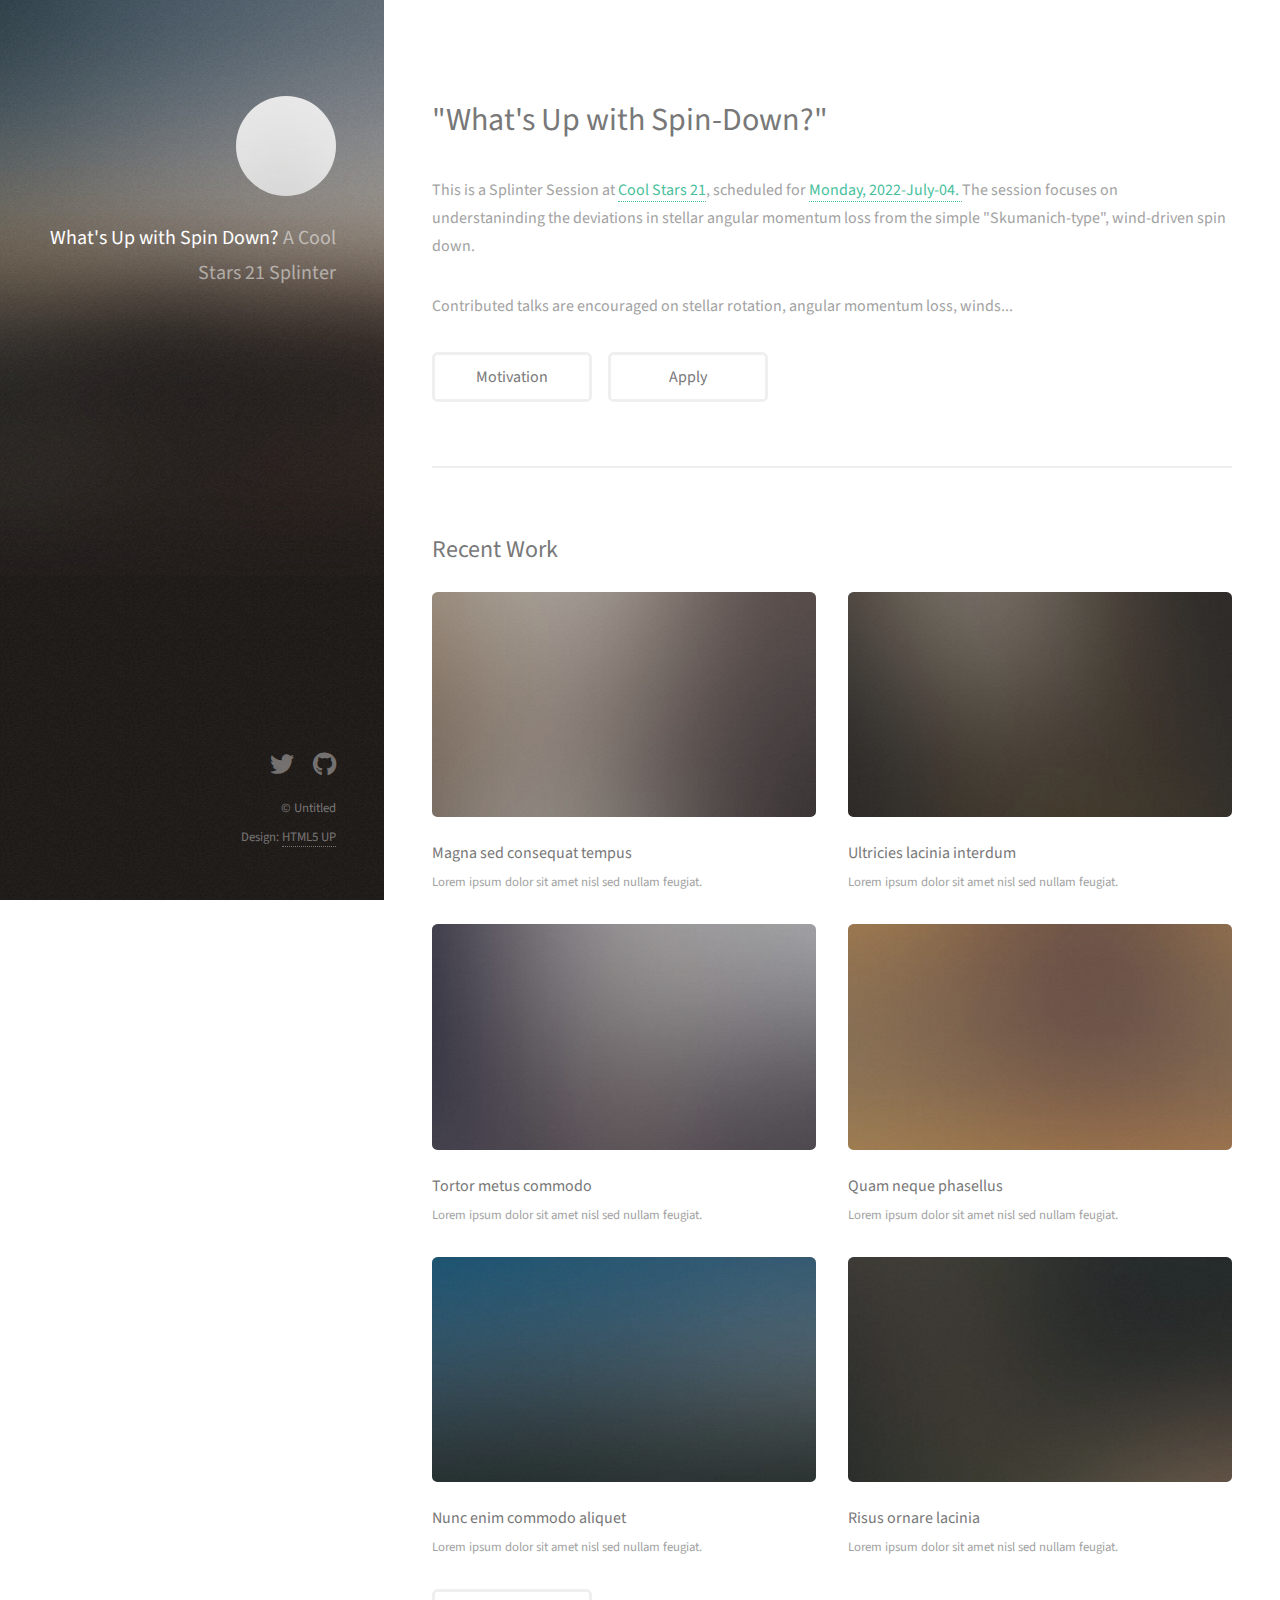
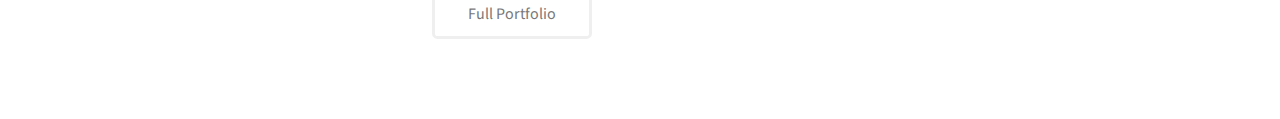
==== index.html @ 5188bbd1 "add basic stuff from HTML5up" ====
<!DOCTYPE HTML>
<!--
	Strata by HTML5 UP
	html5up.net | @ajlkn
	Free for personal and commercial use under the CCA 3.0 license (html5up.net/license)
-->
<html>
	<head>
		<title>CS21: What's Up with Spin Down?</title>
		<meta charset="utf-8" />
		<meta name="viewport" content="width=device-width, initial-scale=1, user-scalable=no" />
		<link rel="stylesheet" href="assets/css/main.css" />
	</head>
	<body class="is-preload">

		<!-- Header -->
			<header id="header">
				<div class="inner">
					<a href="#" class="image avatar"><img src="images/avatar.jpg" alt="" /></a>
					<h1><strong>What's Up with Spin Down?</strong> <br />
					A Cool Stars 21 Splinter<br />
					</h1>
				</div>
			</header>

		<!-- Main -->
			<div id="main">

				<!-- One -->
					<section id="one">
						<header class="major">
							<h2>"What's Up with Spin-Down?" </h2>
						</header>
						<p>This is a Splinter Session at <a href="https://coolstars21.github.io">Cool Stars 21</a>, 
							scheduled for <a href="https://coolstars21.github.io/splinters.html">Monday, 2022-July-04. </a> 
							The session focuses on understaninding the deviations in stellar angular momentum 
							loss from the simple "Skumanich-type", wind-driven spin down.  </p>

						<p>	Contributed talks are encouraged on stellar rotation, angular momentum loss, winds... 
						</p>
						<ul class="actions">
							<li><a href="#" class="button">Motivation</a></li>
							<li><a href="#" class="button">Apply</a></li>
						</ul>
					</section>

				<!-- Two -->
					<section id="two">
						<h2>Recent Work</h2>
						<div class="row">
							<article class="col-6 col-12-xsmall work-item">
								<a href="images/fulls/01.jpg" class="image fit thumb"><img src="images/thumbs/01.jpg" alt="" /></a>
								<h3>Magna sed consequat tempus</h3>
								<p>Lorem ipsum dolor sit amet nisl sed nullam feugiat.</p>
							</article>
							<article class="col-6 col-12-xsmall work-item">
								<a href="images/fulls/02.jpg" class="image fit thumb"><img src="images/thumbs/02.jpg" alt="" /></a>
								<h3>Ultricies lacinia interdum</h3>
								<p>Lorem ipsum dolor sit amet nisl sed nullam feugiat.</p>
							</article>
							<article class="col-6 col-12-xsmall work-item">
								<a href="images/fulls/03.jpg" class="image fit thumb"><img src="images/thumbs/03.jpg" alt="" /></a>
								<h3>Tortor metus commodo</h3>
								<p>Lorem ipsum dolor sit amet nisl sed nullam feugiat.</p>
							</article>
							<article class="col-6 col-12-xsmall work-item">
								<a href="images/fulls/04.jpg" class="image fit thumb"><img src="images/thumbs/04.jpg" alt="" /></a>
								<h3>Quam neque phasellus</h3>
								<p>Lorem ipsum dolor sit amet nisl sed nullam feugiat.</p>
							</article>
							<article class="col-6 col-12-xsmall work-item">
								<a href="images/fulls/05.jpg" class="image fit thumb"><img src="images/thumbs/05.jpg" alt="" /></a>
								<h3>Nunc enim commodo aliquet</h3>
								<p>Lorem ipsum dolor sit amet nisl sed nullam feugiat.</p>
							</article>
							<article class="col-6 col-12-xsmall work-item">
								<a href="images/fulls/06.jpg" class="image fit thumb"><img src="images/thumbs/06.jpg" alt="" /></a>
								<h3>Risus ornare lacinia</h3>
								<p>Lorem ipsum dolor sit amet nisl sed nullam feugiat.</p>
							</article>
						</div>
						<ul class="actions">
							<li><a href="#" class="button">Full Portfolio</a></li>
						</ul>
					</section>

				<!-- Three -->
					<!-- <section id="three">
						<h2>Get In Touch</h2>
						<p>Accumsan pellentesque commodo blandit enim arcu non at amet id arcu magna. Accumsan orci faucibus id eu lorem semper nunc nisi lorem vulputate lorem neque lorem ipsum dolor.</p>
						<div class="row">
							<div class="col-8 col-12-small">
								<form method="post" action="#">
									<div class="row gtr-uniform gtr-50">
										<div class="col-6 col-12-xsmall"><input type="text" name="name" id="name" placeholder="Name" /></div>
										<div class="col-6 col-12-xsmall"><input type="email" name="email" id="email" placeholder="Email" /></div>
										<div class="col-12"><textarea name="message" id="message" placeholder="Message" rows="4"></textarea></div>
									</div>
								</form>
								<ul class="actions">
									<li><input type="submit" value="Send Message" /></li>
								</ul>
							</div>
							<div class="col-4 col-12-small">
								<ul class="labeled-icons">
									<li>
										<h3 class="icon solid fa-home"><span class="label">Address</span></h3>
										1234 Somewhere Rd.<br />
										Nashville, TN 00000<br />
										United States
									</li>
									<li>
										<h3 class="icon solid fa-mobile-alt"><span class="label">Phone</span></h3>
										000-000-0000
									</li>
									<li>
										<h3 class="icon solid fa-envelope"><span class="label">Email</span></h3>
										<a href="#">hello@untitled.tld</a>
									</li>
								</ul>
							</div>
						</div>
					</section> -->

				<!-- Four -->
				<!--
					<section id="four">
						<h2>Elements</h2>

						<section>
							<h4>Text</h4>
							<p>This is <b>bold</b> and this is <strong>strong</strong>. This is <i>italic</i> and this is <em>emphasized</em>.
							This is <sup>superscript</sup> text and this is <sub>subscript</sub> text.
							This is <u>underlined</u> and this is code: <code>for (;;) { ... }</code>. Finally, <a href="#">this is a link</a>.</p>
							<hr />
							<header>
								<h4>Heading with a Subtitle</h4>
								<p>Lorem ipsum dolor sit amet nullam id egestas urna aliquam</p>
							</header>
							<p>Nunc lacinia ante nunc ac lobortis. Interdum adipiscing gravida odio porttitor sem non mi integer non faucibus ornare mi ut ante amet placerat aliquet. Volutpat eu sed ante lacinia sapien lorem accumsan varius montes viverra nibh in adipiscing blandit tempus accumsan.</p>
							<header>
								<h5>Heading with a Subtitle</h5>
								<p>Lorem ipsum dolor sit amet nullam id egestas urna aliquam</p>
							</header>
							<p>Nunc lacinia ante nunc ac lobortis. Interdum adipiscing gravida odio porttitor sem non mi integer non faucibus ornare mi ut ante amet placerat aliquet. Volutpat eu sed ante lacinia sapien lorem accumsan varius montes viverra nibh in adipiscing blandit tempus accumsan.</p>
							<hr />
							<h2>Heading Level 2</h2>
							<h3>Heading Level 3</h3>
							<h4>Heading Level 4</h4>
							<h5>Heading Level 5</h5>
							<h6>Heading Level 6</h6>
							<hr />
							<h5>Blockquote</h5>
							<blockquote>Fringilla nisl. Donec accumsan interdum nisi, quis tincidunt felis sagittis eget tempus euismod. Vestibulum ante ipsum primis in faucibus vestibulum. Blandit adipiscing eu felis iaculis volutpat ac adipiscing accumsan faucibus. Vestibulum ante ipsum primis in faucibus lorem ipsum dolor sit amet nullam adipiscing eu felis.</blockquote>
							<h5>Preformatted</h5>
							<pre><code>i = 0;

while (!deck.isInOrder()) {
print 'Iteration ' + i;
deck.shuffle();
i++;
}

print 'It took ' + i + ' iterations to sort the deck.';</code></pre>
						</section>

						<section>
							<h4>Lists</h4>
							<div class="row">
								<div class="col-6 col-12-xsmall">
									<h5>Unordered</h5>
									<ul>
										<li>Dolor pulvinar etiam magna etiam.</li>
										<li>Sagittis adipiscing lorem eleifend.</li>
										<li>Felis enim feugiat dolore viverra.</li>
									</ul>
									<h5>Alternate</h5>
									<ul class="alt">
										<li>Dolor pulvinar etiam magna etiam.</li>
										<li>Sagittis adipiscing lorem eleifend.</li>
										<li>Felis enim feugiat dolore viverra.</li>
									</ul>
								</div>
								<div class="col-6 col-12-xsmall">
									<h5>Ordered</h5>
									<ol>
										<li>Dolor pulvinar etiam magna etiam.</li>
										<li>Etiam vel felis at lorem sed viverra.</li>
										<li>Felis enim feugiat dolore viverra.</li>
										<li>Dolor pulvinar etiam magna etiam.</li>
										<li>Etiam vel felis at lorem sed viverra.</li>
										<li>Felis enim feugiat dolore viverra.</li>
									</ol>
									<h5>Icons</h5>
									<ul class="icons">
										<li><a href="#" class="icon brands fa-twitter"><span class="label">Twitter</span></a></li>
										<li><a href="#" class="icon brands fa-facebook-f"><span class="label">Facebook</span></a></li>
										<li><a href="#" class="icon brands fa-instagram"><span class="label">Instagram</span></a></li>
										<li><a href="#" class="icon brands fa-github"><span class="label">Github</span></a></li>
										<li><a href="#" class="icon brands fa-dribbble"><span class="label">Dribbble</span></a></li>
										<li><a href="#" class="icon brands fa-tumblr"><span class="label">Tumblr</span></a></li>
									</ul>
								</div>
							</div>
							<h5>Actions</h5>
							<ul class="actions">
								<li><a href="#" class="button primary">Default</a></li>
								<li><a href="#" class="button">Default</a></li>
							</ul>
							<ul class="actions small">
								<li><a href="#" class="button primary small">Small</a></li>
								<li><a href="#" class="button small">Small</a></li>
							</ul>
							<div class="row">
								<div class="col-6 col-12-small">
									<ul class="actions stacked">
										<li><a href="#" class="button primary">Default</a></li>
										<li><a href="#" class="button">Default</a></li>
									</ul>
								</div>
								<div class="col-6 col-12-small">
									<ul class="actions stacked">
										<li><a href="#" class="button primary small">Small</a></li>
										<li><a href="#" class="button small">Small</a></li>
									</ul>
								</div>
								<div class="col-6 col-12-small">
									<ul class="actions stacked">
										<li><a href="#" class="button primary fit">Default</a></li>
										<li><a href="#" class="button fit">Default</a></li>
									</ul>
								</div>
								<div class="col-6 col-12-small">
									<ul class="actions stacked">
										<li><a href="#" class="button primary small fit">Small</a></li>
										<li><a href="#" class="button small fit">Small</a></li>
									</ul>
								</div>
							</div>
						</section>

						<section>
							<h4>Table</h4>
							<h5>Default</h5>
							<div class="table-wrapper">
								<table>
									<thead>
										<tr>
											<th>Name</th>
											<th>Description</th>
											<th>Price</th>
										</tr>
									</thead>
									<tbody>
										<tr>
											<td>Item One</td>
											<td>Ante turpis integer aliquet porttitor.</td>
											<td>29.99</td>
										</tr>
										<tr>
											<td>Item Two</td>
											<td>Vis ac commodo adipiscing arcu aliquet.</td>
											<td>19.99</td>
										</tr>
										<tr>
											<td>Item Three</td>
											<td> Morbi faucibus arcu accumsan lorem.</td>
											<td>29.99</td>
										</tr>
										<tr>
											<td>Item Four</td>
											<td>Vitae integer tempus condimentum.</td>
											<td>19.99</td>
										</tr>
										<tr>
											<td>Item Five</td>
											<td>Ante turpis integer aliquet porttitor.</td>
											<td>29.99</td>
										</tr>
									</tbody>
									<tfoot>
										<tr>
											<td colspan="2"></td>
											<td>100.00</td>
										</tr>
									</tfoot>
								</table>
							</div>

							<h5>Alternate</h5>
							<div class="table-wrapper">
								<table class="alt">
									<thead>
										<tr>
											<th>Name</th>
											<th>Description</th>
											<th>Price</th>
										</tr>
									</thead>
									<tbody>
										<tr>
											<td>Item One</td>
											<td>Ante turpis integer aliquet porttitor.</td>
											<td>29.99</td>
										</tr>
										<tr>
											<td>Item Two</td>
											<td>Vis ac commodo adipiscing arcu aliquet.</td>
											<td>19.99</td>
										</tr>
										<tr>
											<td>Item Three</td>
											<td> Morbi faucibus arcu accumsan lorem.</td>
											<td>29.99</td>
										</tr>
										<tr>
											<td>Item Four</td>
											<td>Vitae integer tempus condimentum.</td>
											<td>19.99</td>
										</tr>
										<tr>
											<td>Item Five</td>
											<td>Ante turpis integer aliquet porttitor.</td>
											<td>29.99</td>
										</tr>
									</tbody>
									<tfoot>
										<tr>
											<td colspan="2"></td>
											<td>100.00</td>
										</tr>
									</tfoot>
								</table>
							</div>
						</section>

						<section>
							<h4>Buttons</h4>
							<ul class="actions">
								<li><a href="#" class="button primary">Primary</a></li>
								<li><a href="#" class="button">Default</a></li>
							</ul>
							<ul class="actions">
								<li><a href="#" class="button large">Large</a></li>
								<li><a href="#" class="button">Default</a></li>
								<li><a href="#" class="button small">Small</a></li>
							</ul>
							<ul class="actions fit">
								<li><a href="#" class="button primary fit">Fit</a></li>
								<li><a href="#" class="button fit">Fit</a></li>
							</ul>
							<ul class="actions fit small">
								<li><a href="#" class="button primary fit small">Fit + Small</a></li>
								<li><a href="#" class="button fit small">Fit + Small</a></li>
							</ul>
							<ul class="actions">
								<li><a href="#" class="button primary icon solid fa-download">Icon</a></li>
								<li><a href="#" class="button icon solid fa-download">Icon</a></li>
							</ul>
							<ul class="actions">
								<li><span class="button primary disabled">Primary</span></li>
								<li><span class="button disabled">Default</span></li>
							</ul>
						</section>

						<section>
							<h4>Form</h4>
							<form method="post" action="#">
								<div class="row gtr-uniform gtr-50">
									<div class="col-6 col-12-xsmall">
										<input type="text" name="demo-name" id="demo-name" value="" placeholder="Name" />
									</div>
									<div class="col-6 col-12-xsmall">
										<input type="email" name="demo-email" id="demo-email" value="" placeholder="Email" />
									</div>
									<div class="col-12">
										<select name="demo-category" id="demo-category">
											<option value="">- Category -</option>
											<option value="1">Manufacturing</option>
											<option value="1">Shipping</option>
											<option value="1">Administration</option>
											<option value="1">Human Resources</option>
										</select>
									</div>
									<div class="col-4 col-12-small">
										<input type="radio" id="demo-priority-low" name="demo-priority" checked>
										<label for="demo-priority-low">Low Priority</label>
									</div>
									<div class="col-4 col-12-small">
										<input type="radio" id="demo-priority-normal" name="demo-priority">
										<label for="demo-priority-normal">Normal Priority</label>
									</div>
									<div class="col-4 col-12-small">
										<input type="radio" id="demo-priority-high" name="demo-priority">
										<label for="demo-priority-high">High Priority</label>
									</div>
									<div class="col-6 col-12-small">
										<input type="checkbox" id="demo-copy" name="demo-copy">
										<label for="demo-copy">Email me a copy of this message</label>
									</div>
									<div class="col-6 col-12-small">
										<input type="checkbox" id="demo-human" name="demo-human" checked>
										<label for="demo-human">I am a human and not a robot</label>
									</div>
									<div class="col-12">
										<textarea name="demo-message" id="demo-message" placeholder="Enter your message" rows="6"></textarea>
									</div>
									<div class="col-12">
										<ul class="actions">
											<li><input type="submit" value="Send Message" class="primary" /></li>
											<li><input type="reset" value="Reset" /></li>
										</ul>
									</div>
								</div>
							</form>
						</section>

						<section>
							<h4>Image</h4>
							<h5>Fit</h5>
							<div class="box alt">
								<div class="row gtr-50 gtr-uniform">
									<div class="col-12"><span class="image fit"><img src="images/fulls/05.jpg" alt="" /></span></div>
									<div class="col-4"><span class="image fit"><img src="images/thumbs/01.jpg" alt="" /></span></div>
									<div class="col-4"><span class="image fit"><img src="images/thumbs/02.jpg" alt="" /></span></div>
									<div class="col-4"><span class="image fit"><img src="images/thumbs/03.jpg" alt="" /></span></div>
									<div class="col-4"><span class="image fit"><img src="images/thumbs/04.jpg" alt="" /></span></div>
									<div class="col-4"><span class="image fit"><img src="images/thumbs/05.jpg" alt="" /></span></div>
									<div class="col-4"><span class="image fit"><img src="images/thumbs/06.jpg" alt="" /></span></div>
									<div class="col-4"><span class="image fit"><img src="images/thumbs/03.jpg" alt="" /></span></div>
									<div class="col-4"><span class="image fit"><img src="images/thumbs/02.jpg" alt="" /></span></div>
									<div class="col-4"><span class="image fit"><img src="images/thumbs/01.jpg" alt="" /></span></div>
								</div>
							</div>
							<h5>Left &amp; Right</h5>
							<p><span class="image left"><img src="images/avatar.jpg" alt="" /></span>Fringilla nisl. Donec accumsan interdum nisi, quis tincidunt felis sagittis eget. tempus euismod. Vestibulum ante ipsum primis in faucibus vestibulum. Blandit adipiscing eu felis iaculis volutpat ac adipiscing accumsan eu faucibus. Integer ac pellentesque praesent tincidunt felis sagittis eget. tempus euismod. Vestibulum ante ipsum primis in faucibus vestibulum. Blandit adipiscing eu felis iaculis volutpat ac adipiscing accumsan eu faucibus. Integer ac pellentesque praesent. Donec accumsan interdum nisi, quis tincidunt felis sagittis eget. tempus euismod. Vestibulum ante ipsum primis in faucibus vestibulum. Blandit adipiscing eu felis iaculis volutpat ac adipiscing accumsan eu faucibus. Integer ac pellentesque praesent tincidunt felis sagittis eget. tempus euismod. Vestibulum ante ipsum primis in faucibus vestibulum. Blandit adipiscing eu felis iaculis volutpat ac adipiscing accumsan eu faucibus. Integer ac pellentesque praesent.</p>
							<p><span class="image right"><img src="images/avatar.jpg" alt="" /></span>Fringilla nisl. Donec accumsan interdum nisi, quis tincidunt felis sagittis eget. tempus euismod. Vestibulum ante ipsum primis in faucibus vestibulum. Blandit adipiscing eu felis iaculis volutpat ac adipiscing accumsan eu faucibus. Integer ac pellentesque praesent tincidunt felis sagittis eget. tempus euismod. Vestibulum ante ipsum primis in faucibus vestibulum. Blandit adipiscing eu felis iaculis volutpat ac adipiscing accumsan eu faucibus. Integer ac pellentesque praesent. Donec accumsan interdum nisi, quis tincidunt felis sagittis eget. tempus euismod. Vestibulum ante ipsum primis in faucibus vestibulum. Blandit adipiscing eu felis iaculis volutpat ac adipiscing accumsan eu faucibus. Integer ac pellentesque praesent tincidunt felis sagittis eget. tempus euismod. Vestibulum ante ipsum primis in faucibus vestibulum. Blandit adipiscing eu felis iaculis volutpat ac adipiscing accumsan eu faucibus. Integer ac pellentesque praesent.</p>
						</section>

					</section>
				-->

			</div>

		<!-- Footer -->
			<footer id="footer">
				<div class="inner">
					<ul class="icons">
						<li><a href="https://twitter.com/coolstars21" class="icon brands fa-twitter"><span class="label">Twitter</span></a></li>
						<li><a href="https://github.com/jradavenport/whatsup-spindown" class="icon brands fa-github"><span class="label">Github</span></a></li>
						<!-- <li><a href="#" class="icon brands fa-dribbble"><span class="label">Dribbble</span></a></li> -->
						<!-- <li><a href="#" class="icon solid fa-envelope"><span class="label">Email</span></a></li> -->
					</ul>
					<ul class="copyright">
						<li>&copy; Untitled</li><li>Design: <a href="http://html5up.net">HTML5 UP</a></li>
					</ul>
				</div>
			</footer>

		<!-- Scripts -->
			<script src="assets/js/jquery.min.js"></script>
			<script src="assets/js/jquery.poptrox.min.js"></script>
			<script src="assets/js/browser.min.js"></script>
			<script src="assets/js/breakpoints.min.js"></script>
			<script src="assets/js/util.js"></script>
			<script src="assets/js/main.js"></script>

	</body>
</html>
---- assets/css/main.css ----
@import url("fontawesome-all.min.css");
@import url("https://fonts.googleapis.com/css?family=Source+Sans+Pro:400,400italic");

/*
	Strata by HTML5 UP
	html5up.net | @ajlkn
	Free for personal and commercial use under the CCA 3.0 license (html5up.net/license)
*/

html, body, div, span, applet, object,
iframe, h1, h2, h3, h4, h5, h6, p, blockquote,
pre, a, abbr, acronym, address, big, cite,
code, del, dfn, em, img, ins, kbd, q, s, samp,
small, strike, strong, sub, sup, tt, var, b,
u, i, center, dl, dt, dd, ol, ul, li, fieldset,
form, label, legend, table, caption, tbody,
tfoot, thead, tr, th, td, article, aside,
canvas, details, embed, figure, figcaption,
footer, header, hgroup, menu, nav, output, ruby,
section, summary, time, mark, audio, video {
	margin: 0;
	padding: 0;
	border: 0;
	font-size: 100%;
	font: inherit;
	vertical-align: baseline;}

article, aside, details, figcaption, figure,
footer, header, hgroup, menu, nav, section {
	display: block;}

body {
	line-height: 1;
}

ol, ul {
	list-style: none;
}

blockquote, q {
	quotes: none;
}

	blockquote:before, blockquote:after, q:before, q:after {
		content: '';
		content: none;
	}

table {
	border-collapse: collapse;
	border-spacing: 0;
}

body {
	-webkit-text-size-adjust: none;
}

mark {
	background-color: transparent;
	color: inherit;
}

input::-moz-focus-inner {
	border: 0;
	padding: 0;
}

input, select, textarea {
	-moz-appearance: none;
	-webkit-appearance: none;
	-ms-appearance: none;
	appearance: none;
}

/* Basic */

	html {
		box-sizing: border-box;
	}

	*, *:before, *:after {
		box-sizing: inherit;
	}

	body {
		background: #fff;
	}

		body.is-preload *, body.is-preload *:before, body.is-preload *:after {
			-moz-animation: none !important;
			-webkit-animation: none !important;
			-ms-animation: none !important;
			animation: none !important;
			-moz-transition: none !important;
			-webkit-transition: none !important;
			-ms-transition: none !important;
			transition: none !important;
		}

	body, input, select, textarea {
		color: #a2a2a2;
		font-family: "Source Sans Pro", Helvetica, sans-serif;
		font-size: 16pt;
		font-weight: 400;
		line-height: 1.75em;
	}

	a {
		-moz-transition: color 0.2s ease-in-out, border-color 0.2s ease-in-out;
		-webkit-transition: color 0.2s ease-in-out, border-color 0.2s ease-in-out;
		-ms-transition: color 0.2s ease-in-out, border-color 0.2s ease-in-out;
		transition: color 0.2s ease-in-out, border-color 0.2s ease-in-out;
		border-bottom: dotted 1px;
		color: #49bf9d;
		text-decoration: none;
	}

		a:hover {
			border-bottom-color: transparent;
			color: #49bf9d !important;
			text-decoration: none;
		}

	strong, b {
		color: #787878;
		font-weight: 400;
	}

	em, i {
		font-style: italic;
	}

	p {
		margin: 0 0 2em 0;
	}

	h1, h2, h3, h4, h5, h6 {
		color: #787878;
		font-weight: 400;
		line-height: 1em;
		margin: 0 0 1em 0;
	}

		h1 a, h2 a, h3 a, h4 a, h5 a, h6 a {
			color: inherit;
			text-decoration: none;
		}

	h1 {
		font-size: 2em;
		line-height: 1.5em;
	}

	h2 {
		font-size: 1.5em;
		line-height: 1.5em;
	}

	h3 {
		font-size: 1.25em;
		line-height: 1.5em;
	}

	h4 {
		font-size: 1.1em;
		line-height: 1.5em;
	}

	h5 {
		font-size: 0.9em;
		line-height: 1.5em;
	}

	h6 {
		font-size: 0.7em;
		line-height: 1.5em;
	}

	sub {
		font-size: 0.8em;
		position: relative;
		top: 0.5em;
	}

	sup {
		font-size: 0.8em;
		position: relative;
		top: -0.5em;
	}

	hr {
		border: 0;
		border-bottom: solid 2px #efefef;
		margin: 2em 0;
	}

		hr.major {
			margin: 3em 0;
		}

	blockquote {
		border-left: solid 6px #efefef;
		font-style: italic;
		margin: 0 0 2em 0;
		padding: 0.5em 0 0.5em 1.5em;
	}

	code {
		background: #f7f7f7;
		border-radius: 0.35em;
		border: solid 2px #efefef;
		font-family: "Courier New", monospace;
		font-size: 0.9em;
		margin: 0 0.25em;
		padding: 0.25em 0.65em;
	}

	pre {
		-webkit-overflow-scrolling: touch;
		font-family: "Courier New", monospace;
		font-size: 0.9em;
		margin: 0 0 2em 0;
	}

		pre code {
			display: block;
			line-height: 1.75em;
			padding: 1em 1.5em;
			overflow-x: auto;
		}

	.align-left {
		text-align: left;
	}

	.align-center {
		text-align: center;
	}

	.align-right {
		text-align: right;
	}

/* Container */

	.container {
		margin: 0 auto;
		max-width: calc(100% - 4em);
		width: 100%;
	}

		.container.xsmall {
			width: 25%;
		}

		.container.small {
			width: 50%;
		}

		.container.medium {
			width: 75%;
		}

		.container.large {
			width: 125%;
		}

		.container.xlarge {
			width: 150%;
		}

		.container.max {
			width: 100%;
		}

		@media screen and (max-width: 980px) {

			.container {
				width: 100% !important;
				max-width: 100% !important;
			}

		}

		@media screen and (max-width: 480px) {

			.container {
				max-width: calc(100% - 3em);
			}

		}

/* Row */

	.row {
		display: flex;
		flex-wrap: wrap;
		box-sizing: border-box;
		align-items: stretch;
	}

		.row > * {
			box-sizing: border-box;
		}

		.row.gtr-uniform > * > :last-child {
			margin-bottom: 0;
		}

		.row.aln-left {
			justify-content: flex-start;
		}

		.row.aln-center {
			justify-content: center;
		}

		.row.aln-right {
			justify-content: flex-end;
		}

		.row.aln-top {
			align-items: flex-start;
		}

		.row.aln-middle {
			align-items: center;
		}

		.row.aln-bottom {
			align-items: flex-end;
		}

		.row > .imp {
			order: -1;
		}

		.row > .col-1 {
			width: 8.33333%;
		}

		.row > .off-1 {
			margin-left: 8.33333%;
		}

		.row > .col-2 {
			width: 16.66667%;
		}

		.row > .off-2 {
			margin-left: 16.66667%;
		}

		.row > .col-3 {
			width: 25%;
		}

		.row > .off-3 {
			margin-left: 25%;
		}

		.row > .col-4 {
			width: 33.33333%;
		}

		.row > .off-4 {
			margin-left: 33.33333%;
		}

		.row > .col-5 {
			width: 41.66667%;
		}

		.row > .off-5 {
			margin-left: 41.66667%;
		}

		.row > .col-6 {
			width: 50%;
		}

		.row > .off-6 {
			margin-left: 50%;
		}

		.row > .col-7 {
			width: 58.33333%;
		}

		.row > .off-7 {
			margin-left: 58.33333%;
		}

		.row > .col-8 {
			width: 66.66667%;
		}

		.row > .off-8 {
			margin-left: 66.66667%;
		}

		.row > .col-9 {
			width: 75%;
		}

		.row > .off-9 {
			margin-left: 75%;
		}

		.row > .col-10 {
			width: 83.33333%;
		}

		.row > .off-10 {
			margin-left: 83.33333%;
		}

		.row > .col-11 {
			width: 91.66667%;
		}

		.row > .off-11 {
			margin-left: 91.66667%;
		}

		.row > .col-12 {
			width: 100%;
		}

		.row > .off-12 {
			margin-left: 100%;
		}

		.row.gtr-0 {
			margin-top: 0;
			margin-left: 0em;
		}

			.row.gtr-0 > * {
				padding: 0 0 0 0em;
			}

			.row.gtr-0.gtr-uniform {
				margin-top: 0em;
			}

				.row.gtr-0.gtr-uniform > * {
					padding-top: 0em;
				}

		.row.gtr-25 {
			margin-top: 0;
			margin-left: -0.625em;
		}

			.row.gtr-25 > * {
				padding: 0 0 0 0.625em;
			}

			.row.gtr-25.gtr-uniform {
				margin-top: -0.625em;
			}

				.row.gtr-25.gtr-uniform > * {
					padding-top: 0.625em;
				}

		.row.gtr-50 {
			margin-top: 0;
			margin-left: -1.25em;
		}

			.row.gtr-50 > * {
				padding: 0 0 0 1.25em;
			}

			.row.gtr-50.gtr-uniform {
				margin-top: -1.25em;
			}

				.row.gtr-50.gtr-uniform > * {
					padding-top: 1.25em;
				}

		.row {
			margin-top: 0;
			margin-left: -2.5em;
		}

			.row > * {
				padding: 0 0 0 2.5em;
			}

			.row.gtr-uniform {
				margin-top: -2.5em;
			}

				.row.gtr-uniform > * {
					padding-top: 2.5em;
				}

		.row.gtr-150 {
			margin-top: 0;
			margin-left: -3.75em;
		}

			.row.gtr-150 > * {
				padding: 0 0 0 3.75em;
			}

			.row.gtr-150.gtr-uniform {
				margin-top: -3.75em;
			}

				.row.gtr-150.gtr-uniform > * {
					padding-top: 3.75em;
				}

		.row.gtr-200 {
			margin-top: 0;
			margin-left: -5em;
		}

			.row.gtr-200 > * {
				padding: 0 0 0 5em;
			}

			.row.gtr-200.gtr-uniform {
				margin-top: -5em;
			}

				.row.gtr-200.gtr-uniform > * {
					padding-top: 5em;
				}

		@media screen and (max-width: 1800px) {

			.row {
				display: flex;
				flex-wrap: wrap;
				box-sizing: border-box;
				align-items: stretch;
			}

				.row > * {
					box-sizing: border-box;
				}

				.row.gtr-uniform > * > :last-child {
					margin-bottom: 0;
				}

				.row.aln-left {
					justify-content: flex-start;
				}

				.row.aln-center {
					justify-content: center;
				}

				.row.aln-right {
					justify-content: flex-end;
				}

				.row.aln-top {
					align-items: flex-start;
				}

				.row.aln-middle {
					align-items: center;
				}

				.row.aln-bottom {
					align-items: flex-end;
				}

				.row > .imp-xlarge {
					order: -1;
				}

				.row > .col-1-xlarge {
					width: 8.33333%;
				}

				.row > .off-1-xlarge {
					margin-left: 8.33333%;
				}

				.row > .col-2-xlarge {
					width: 16.66667%;
				}

				.row > .off-2-xlarge {
					margin-left: 16.66667%;
				}

				.row > .col-3-xlarge {
					width: 25%;
				}

				.row > .off-3-xlarge {
					margin-left: 25%;
				}

				.row > .col-4-xlarge {
					width: 33.33333%;
				}

				.row > .off-4-xlarge {
					margin-left: 33.33333%;
				}

				.row > .col-5-xlarge {
					width: 41.66667%;
				}

				.row > .off-5-xlarge {
					margin-left: 41.66667%;
				}

				.row > .col-6-xlarge {
					width: 50%;
				}

				.row > .off-6-xlarge {
					margin-left: 50%;
				}

				.row > .col-7-xlarge {
					width: 58.33333%;
				}

				.row > .off-7-xlarge {
					margin-left: 58.33333%;
				}

				.row > .col-8-xlarge {
					width: 66.66667%;
				}

				.row > .off-8-xlarge {
					margin-left: 66.66667%;
				}

				.row > .col-9-xlarge {
					width: 75%;
				}

				.row > .off-9-xlarge {
					margin-left: 75%;
				}

				.row > .col-10-xlarge {
					width: 83.33333%;
				}

				.row > .off-10-xlarge {
					margin-left: 83.33333%;
				}

				.row > .col-11-xlarge {
					width: 91.66667%;
				}

				.row > .off-11-xlarge {
					margin-left: 91.66667%;
				}

				.row > .col-12-xlarge {
					width: 100%;
				}

				.row > .off-12-xlarge {
					margin-left: 100%;
				}

				.row.gtr-0 {
					margin-top: 0;
					margin-left: 0em;
				}

					.row.gtr-0 > * {
						padding: 0 0 0 0em;
					}

					.row.gtr-0.gtr-uniform {
						margin-top: 0em;
					}

						.row.gtr-0.gtr-uniform > * {
							padding-top: 0em;
						}

				.row.gtr-25 {
					margin-top: 0;
					margin-left: -0.625em;
				}

					.row.gtr-25 > * {
						padding: 0 0 0 0.625em;
					}

					.row.gtr-25.gtr-uniform {
						margin-top: -0.625em;
					}

						.row.gtr-25.gtr-uniform > * {
							padding-top: 0.625em;
						}

				.row.gtr-50 {
					margin-top: 0;
					margin-left: -1.25em;
				}

					.row.gtr-50 > * {
						padding: 0 0 0 1.25em;
					}

					.row.gtr-50.gtr-uniform {
						margin-top: -1.25em;
					}

						.row.gtr-50.gtr-uniform > * {
							padding-top: 1.25em;
						}

				.row {
					margin-top: 0;
					margin-left: -2.5em;
				}

					.row > * {
						padding: 0 0 0 2.5em;
					}

					.row.gtr-uniform {
						margin-top: -2.5em;
					}

						.row.gtr-uniform > * {
							padding-top: 2.5em;
						}

				.row.gtr-150 {
					margin-top: 0;
					margin-left: -3.75em;
				}

					.row.gtr-150 > * {
						padding: 0 0 0 3.75em;
					}

					.row.gtr-150.gtr-uniform {
						margin-top: -3.75em;
					}

						.row.gtr-150.gtr-uniform > * {
							padding-top: 3.75em;
						}

				.row.gtr-200 {
					margin-top: 0;
					margin-left: -5em;
				}

					.row.gtr-200 > * {
						padding: 0 0 0 5em;
					}

					.row.gtr-200.gtr-uniform {
						margin-top: -5em;
					}

						.row.gtr-200.gtr-uniform > * {
							padding-top: 5em;
						}

		}

		@media screen and (max-width: 1280px) {

			.row {
				display: flex;
				flex-wrap: wrap;
				box-sizing: border-box;
				align-items: stretch;
			}

				.row > * {
					box-sizing: border-box;
				}

				.row.gtr-uniform > * > :last-child {
					margin-bottom: 0;
				}

				.row.aln-left {
					justify-content: flex-start;
				}

				.row.aln-center {
					justify-content: center;
				}

				.row.aln-right {
					justify-content: flex-end;
				}

				.row.aln-top {
					align-items: flex-start;
				}

				.row.aln-middle {
					align-items: center;
				}

				.row.aln-bottom {
					align-items: flex-end;
				}

				.row > .imp-large {
					order: -1;
				}

				.row > .col-1-large {
					width: 8.33333%;
				}

				.row > .off-1-large {
					margin-left: 8.33333%;
				}

				.row > .col-2-large {
					width: 16.66667%;
				}

				.row > .off-2-large {
					margin-left: 16.66667%;
				}

				.row > .col-3-large {
					width: 25%;
				}

				.row > .off-3-large {
					margin-left: 25%;
				}

				.row > .col-4-large {
					width: 33.33333%;
				}

				.row > .off-4-large {
					margin-left: 33.33333%;
				}

				.row > .col-5-large {
					width: 41.66667%;
				}

				.row > .off-5-large {
					margin-left: 41.66667%;
				}

				.row > .col-6-large {
					width: 50%;
				}

				.row > .off-6-large {
					margin-left: 50%;
				}

				.row > .col-7-large {
					width: 58.33333%;
				}

				.row > .off-7-large {
					margin-left: 58.33333%;
				}

				.row > .col-8-large {
					width: 66.66667%;
				}

				.row > .off-8-large {
					margin-left: 66.66667%;
				}

				.row > .col-9-large {
					width: 75%;
				}

				.row > .off-9-large {
					margin-left: 75%;
				}

				.row > .col-10-large {
					width: 83.33333%;
				}

				.row > .off-10-large {
					margin-left: 83.33333%;
				}

				.row > .col-11-large {
					width: 91.66667%;
				}

				.row > .off-11-large {
					margin-left: 91.66667%;
				}

				.row > .col-12-large {
					width: 100%;
				}

				.row > .off-12-large {
					margin-left: 100%;
				}

				.row.gtr-0 {
					margin-top: 0;
					margin-left: 0em;
				}

					.row.gtr-0 > * {
						padding: 0 0 0 0em;
					}

					.row.gtr-0.gtr-uniform {
						margin-top: 0em;
					}

						.row.gtr-0.gtr-uniform > * {
							padding-top: 0em;
						}

				.row.gtr-25 {
					margin-top: 0;
					margin-left: -0.5em;
				}

					.row.gtr-25 > * {
						padding: 0 0 0 0.5em;
					}

					.row.gtr-25.gtr-uniform {
						margin-top: -0.5em;
					}

						.row.gtr-25.gtr-uniform > * {
							padding-top: 0.5em;
						}

				.row.gtr-50 {
					margin-top: 0;
					margin-left: -1em;
				}

					.row.gtr-50 > * {
						padding: 0 0 0 1em;
					}

					.row.gtr-50.gtr-uniform {
						margin-top: -1em;
					}

						.row.gtr-50.gtr-uniform > * {
							padding-top: 1em;
						}

				.row {
					margin-top: 0;
					margin-left: -2em;
				}

					.row > * {
						padding: 0 0 0 2em;
					}

					.row.gtr-uniform {
						margin-top: -2em;
					}

						.row.gtr-uniform > * {
							padding-top: 2em;
						}

				.row.gtr-150 {
					margin-top: 0;
					margin-left: -3em;
				}

					.row.gtr-150 > * {
						padding: 0 0 0 3em;
					}

					.row.gtr-150.gtr-uniform {
						margin-top: -3em;
					}

						.row.gtr-150.gtr-uniform > * {
							padding-top: 3em;
						}

				.row.gtr-200 {
					margin-top: 0;
					margin-left: -4em;
				}

					.row.gtr-200 > * {
						padding: 0 0 0 4em;
					}

					.row.gtr-200.gtr-uniform {
						margin-top: -4em;
					}

						.row.gtr-200.gtr-uniform > * {
							padding-top: 4em;
						}

		}

		@media screen and (max-width: 980px) {

			.row {
				display: flex;
				flex-wrap: wrap;
				box-sizing: border-box;
				align-items: stretch;
			}

				.row > * {
					box-sizing: border-box;
				}

				.row.gtr-uniform > * > :last-child {
					margin-bottom: 0;
				}

				.row.aln-left {
					justify-content: flex-start;
				}

				.row.aln-center {
					justify-content: center;
				}

				.row.aln-right {
					justify-content: flex-end;
				}

				.row.aln-top {
					align-items: flex-start;
				}

				.row.aln-middle {
					align-items: center;
				}

				.row.aln-bottom {
					align-items: flex-end;
				}

				.row > .imp-medium {
					order: -1;
				}

				.row > .col-1-medium {
					width: 8.33333%;
				}

				.row > .off-1-medium {
					margin-left: 8.33333%;
				}

				.row > .col-2-medium {
					width: 16.66667%;
				}

				.row > .off-2-medium {
					margin-left: 16.66667%;
				}

				.row > .col-3-medium {
					width: 25%;
				}

				.row > .off-3-medium {
					margin-left: 25%;
				}

				.row > .col-4-medium {
					width: 33.33333%;
				}

				.row > .off-4-medium {
					margin-left: 33.33333%;
				}

				.row > .col-5-medium {
					width: 41.66667%;
				}

				.row > .off-5-medium {
					margin-left: 41.66667%;
				}

				.row > .col-6-medium {
					width: 50%;
				}

				.row > .off-6-medium {
					margin-left: 50%;
				}

				.row > .col-7-medium {
					width: 58.33333%;
				}

				.row > .off-7-medium {
					margin-left: 58.33333%;
				}

				.row > .col-8-medium {
					width: 66.66667%;
				}

				.row > .off-8-medium {
					margin-left: 66.66667%;
				}

				.row > .col-9-medium {
					width: 75%;
				}

				.row > .off-9-medium {
					margin-left: 75%;
				}

				.row > .col-10-medium {
					width: 83.33333%;
				}

				.row > .off-10-medium {
					margin-left: 83.33333%;
				}

				.row > .col-11-medium {
					width: 91.66667%;
				}

				.row > .off-11-medium {
					margin-left: 91.66667%;
				}

				.row > .col-12-medium {
					width: 100%;
				}

				.row > .off-12-medium {
					margin-left: 100%;
				}

				.row.gtr-0 {
					margin-top: 0;
					margin-left: 0em;
				}

					.row.gtr-0 > * {
						padding: 0 0 0 0em;
					}

					.row.gtr-0.gtr-uniform {
						margin-top: 0em;
					}

						.row.gtr-0.gtr-uniform > * {
							padding-top: 0em;
						}

				.row.gtr-25 {
					margin-top: 0;
					margin-left: -0.5em;
				}

					.row.gtr-25 > * {
						padding: 0 0 0 0.5em;
					}

					.row.gtr-25.gtr-uniform {
						margin-top: -0.5em;
					}

						.row.gtr-25.gtr-uniform > * {
							padding-top: 0.5em;
						}

				.row.gtr-50 {
					margin-top: 0;
					margin-left: -1em;
				}

					.row.gtr-50 > * {
						padding: 0 0 0 1em;
					}

					.row.gtr-50.gtr-uniform {
						margin-top: -1em;
					}

						.row.gtr-50.gtr-uniform > * {
							padding-top: 1em;
						}

				.row {
					margin-top: 0;
					margin-left: -2em;
				}

					.row > * {
						padding: 0 0 0 2em;
					}

					.row.gtr-uniform {
						margin-top: -2em;
					}

						.row.gtr-uniform > * {
							padding-top: 2em;
						}

				.row.gtr-150 {
					margin-top: 0;
					margin-left: -3em;
				}

					.row.gtr-150 > * {
						padding: 0 0 0 3em;
					}

					.row.gtr-150.gtr-uniform {
						margin-top: -3em;
					}

						.row.gtr-150.gtr-uniform > * {
							padding-top: 3em;
						}

				.row.gtr-200 {
					margin-top: 0;
					margin-left: -4em;
				}

					.row.gtr-200 > * {
						padding: 0 0 0 4em;
					}

					.row.gtr-200.gtr-uniform {
						margin-top: -4em;
					}

						.row.gtr-200.gtr-uniform > * {
							padding-top: 4em;
						}

		}

		@media screen and (max-width: 736px) {

			.row {
				display: flex;
				flex-wrap: wrap;
				box-sizing: border-box;
				align-items: stretch;
			}

				.row > * {
					box-sizing: border-box;
				}

				.row.gtr-uniform > * > :last-child {
					margin-bottom: 0;
				}

				.row.aln-left {
					justify-content: flex-start;
				}

				.row.aln-center {
					justify-content: center;
				}

				.row.aln-right {
					justify-content: flex-end;
				}

				.row.aln-top {
					align-items: flex-start;
				}

				.row.aln-middle {
					align-items: center;
				}

				.row.aln-bottom {
					align-items: flex-end;
				}

				.row > .imp-small {
					order: -1;
				}

				.row > .col-1-small {
					width: 8.33333%;
				}

				.row > .off-1-small {
					margin-left: 8.33333%;
				}

				.row > .col-2-small {
					width: 16.66667%;
				}

				.row > .off-2-small {
					margin-left: 16.66667%;
				}

				.row > .col-3-small {
					width: 25%;
				}

				.row > .off-3-small {
					margin-left: 25%;
				}

				.row > .col-4-small {
					width: 33.33333%;
				}

				.row > .off-4-small {
					margin-left: 33.33333%;
				}

				.row > .col-5-small {
					width: 41.66667%;
				}

				.row > .off-5-small {
					margin-left: 41.66667%;
				}

				.row > .col-6-small {
					width: 50%;
				}

				.row > .off-6-small {
					margin-left: 50%;
				}

				.row > .col-7-small {
					width: 58.33333%;
				}

				.row > .off-7-small {
					margin-left: 58.33333%;
				}

				.row > .col-8-small {
					width: 66.66667%;
				}

				.row > .off-8-small {
					margin-left: 66.66667%;
				}

				.row > .col-9-small {
					width: 75%;
				}

				.row > .off-9-small {
					margin-left: 75%;
				}

				.row > .col-10-small {
					width: 83.33333%;
				}

				.row > .off-10-small {
					margin-left: 83.33333%;
				}

				.row > .col-11-small {
					width: 91.66667%;
				}

				.row > .off-11-small {
					margin-left: 91.66667%;
				}

				.row > .col-12-small {
					width: 100%;
				}

				.row > .off-12-small {
					margin-left: 100%;
				}

				.row.gtr-0 {
					margin-top: 0;
					margin-left: 0em;
				}

					.row.gtr-0 > * {
						padding: 0 0 0 0em;
					}

					.row.gtr-0.gtr-uniform {
						margin-top: 0em;
					}

						.row.gtr-0.gtr-uniform > * {
							padding-top: 0em;
						}

				.row.gtr-25 {
					margin-top: 0;
					margin-left: -0.375em;
				}

					.row.gtr-25 > * {
						padding: 0 0 0 0.375em;
					}

					.row.gtr-25.gtr-uniform {
						margin-top: -0.375em;
					}

						.row.gtr-25.gtr-uniform > * {
							padding-top: 0.375em;
						}

				.row.gtr-50 {
					margin-top: 0;
					margin-left: -0.75em;
				}

					.row.gtr-50 > * {
						padding: 0 0 0 0.75em;
					}

					.row.gtr-50.gtr-uniform {
						margin-top: -0.75em;
					}

						.row.gtr-50.gtr-uniform > * {
							padding-top: 0.75em;
						}

				.row {
					margin-top: 0;
					margin-left: -1.5em;
				}

					.row > * {
						padding: 0 0 0 1.5em;
					}

					.row.gtr-uniform {
						margin-top: -1.5em;
					}

						.row.gtr-uniform > * {
							padding-top: 1.5em;
						}

				.row.gtr-150 {
					margin-top: 0;
					margin-left: -2.25em;
				}

					.row.gtr-150 > * {
						padding: 0 0 0 2.25em;
					}

					.row.gtr-150.gtr-uniform {
						margin-top: -2.25em;
					}

						.row.gtr-150.gtr-uniform > * {
							padding-top: 2.25em;
						}

				.row.gtr-200 {
					margin-top: 0;
					margin-left: -3em;
				}

					.row.gtr-200 > * {
						padding: 0 0 0 3em;
					}

					.row.gtr-200.gtr-uniform {
						margin-top: -3em;
					}

						.row.gtr-200.gtr-uniform > * {
							padding-top: 3em;
						}

		}

		@media screen and (max-width: 480px) {

			.row {
				display: flex;
				flex-wrap: wrap;
				box-sizing: border-box;
				align-items: stretch;
			}

				.row > * {
					box-sizing: border-box;
				}

				.row.gtr-uniform > * > :last-child {
					margin-bottom: 0;
				}

				.row.aln-left {
					justify-content: flex-start;
				}

				.row.aln-center {
					justify-content: center;
				}

				.row.aln-right {
					justify-content: flex-end;
				}

				.row.aln-top {
					align-items: flex-start;
				}

				.row.aln-middle {
					align-items: center;
				}

				.row.aln-bottom {
					align-items: flex-end;
				}

				.row > .imp-xsmall {
					order: -1;
				}

				.row > .col-1-xsmall {
					width: 8.33333%;
				}

				.row > .off-1-xsmall {
					margin-left: 8.33333%;
				}

				.row > .col-2-xsmall {
					width: 16.66667%;
				}

				.row > .off-2-xsmall {
					margin-left: 16.66667%;
				}

				.row > .col-3-xsmall {
					width: 25%;
				}

				.row > .off-3-xsmall {
					margin-left: 25%;
				}

				.row > .col-4-xsmall {
					width: 33.33333%;
				}

				.row > .off-4-xsmall {
					margin-left: 33.33333%;
				}

				.row > .col-5-xsmall {
					width: 41.66667%;
				}

				.row > .off-5-xsmall {
					margin-left: 41.66667%;
				}

				.row > .col-6-xsmall {
					width: 50%;
				}

				.row > .off-6-xsmall {
					margin-left: 50%;
				}

				.row > .col-7-xsmall {
					width: 58.33333%;
				}

				.row > .off-7-xsmall {
					margin-left: 58.33333%;
				}

				.row > .col-8-xsmall {
					width: 66.66667%;
				}

				.row > .off-8-xsmall {
					margin-left: 66.66667%;
				}

				.row > .col-9-xsmall {
					width: 75%;
				}

				.row > .off-9-xsmall {
					margin-left: 75%;
				}

				.row > .col-10-xsmall {
					width: 83.33333%;
				}

				.row > .off-10-xsmall {
					margin-left: 83.33333%;
				}

				.row > .col-11-xsmall {
					width: 91.66667%;
				}

				.row > .off-11-xsmall {
					margin-left: 91.66667%;
				}

				.row > .col-12-xsmall {
					width: 100%;
				}

				.row > .off-12-xsmall {
					margin-left: 100%;
				}

				.row.gtr-0 {
					margin-top: 0;
					margin-left: 0em;
				}

					.row.gtr-0 > * {
						padding: 0 0 0 0em;
					}

					.row.gtr-0.gtr-uniform {
						margin-top: 0em;
					}

						.row.gtr-0.gtr-uniform > * {
							padding-top: 0em;
						}

				.row.gtr-25 {
					margin-top: 0;
					margin-left: -0.375em;
				}

					.row.gtr-25 > * {
						padding: 0 0 0 0.375em;
					}

					.row.gtr-25.gtr-uniform {
						margin-top: -0.375em;
					}

						.row.gtr-25.gtr-uniform > * {
							padding-top: 0.375em;
						}

				.row.gtr-50 {
					margin-top: 0;
					margin-left: -0.75em;
				}

					.row.gtr-50 > * {
						padding: 0 0 0 0.75em;
					}

					.row.gtr-50.gtr-uniform {
						margin-top: -0.75em;
					}

						.row.gtr-50.gtr-uniform > * {
							padding-top: 0.75em;
						}

				.row {
					margin-top: 0;
					margin-left: -1.5em;
				}

					.row > * {
						padding: 0 0 0 1.5em;
					}

					.row.gtr-uniform {
						margin-top: -1.5em;
					}

						.row.gtr-uniform > * {
							padding-top: 1.5em;
						}

				.row.gtr-150 {
					margin-top: 0;
					margin-left: -2.25em;
				}

					.row.gtr-150 > * {
						padding: 0 0 0 2.25em;
					}

					.row.gtr-150.gtr-uniform {
						margin-top: -2.25em;
					}

						.row.gtr-150.gtr-uniform > * {
							padding-top: 2.25em;
						}

				.row.gtr-200 {
					margin-top: 0;
					margin-left: -3em;
				}

					.row.gtr-200 > * {
						padding: 0 0 0 3em;
					}

					.row.gtr-200.gtr-uniform {
						margin-top: -3em;
					}

						.row.gtr-200.gtr-uniform > * {
							padding-top: 3em;
						}

		}

/* Section/Article */

	section.special, article.special {
		text-align: center;
	}

	header p {
		color: #b2b2b2;
		position: relative;
		margin: 0 0 1.5em 0;
	}

	header h2 + p {
		font-size: 1.25em;
		margin-top: -1em;
		line-height: 1.5em;
	}

	header h3 + p {
		font-size: 1.1em;
		margin-top: -0.8em;
		line-height: 1.5em;
	}

	header h4 + p,
	header h5 + p,
	header h6 + p {
		font-size: 0.9em;
		margin-top: -0.6em;
		line-height: 1.5em;
	}

	header.major h2 {
		font-size: 2em;
	}

/* Form */

	form {
		margin: 0 0 2em 0;
	}

	label {
		color: #787878;
		display: block;
		font-size: 0.9em;
		font-weight: 400;
		margin: 0 0 1em 0;
	}

	input[type="text"],
	input[type="password"],
	input[type="email"],
	select,
	textarea {
		-moz-appearance: none;
		-webkit-appearance: none;
		-ms-appearance: none;
		appearance: none;
		background: #f7f7f7;
		border-radius: 0.35em;
		border: solid 2px transparent;
		color: inherit;
		display: block;
		outline: 0;
		padding: 0 0.75em;
		text-decoration: none;
		width: 100%;
	}

		input[type="text"]:invalid,
		input[type="password"]:invalid,
		input[type="email"]:invalid,
		select:invalid,
		textarea:invalid {
			box-shadow: none;
		}

		input[type="text"]:focus,
		input[type="password"]:focus,
		input[type="email"]:focus,
		select:focus,
		textarea:focus {
			border-color: #49bf9d;
		}

	select {
		background-image: url("data:image/svg+xml;charset=utf8,%3Csvg xmlns='http://www.w3.org/2000/svg' width='40' height='40' preserveAspectRatio='none' viewBox='0 0 40 40'%3E%3Cpath d='M9.4,12.3l10.4,10.4l10.4-10.4c0.2-0.2,0.5-0.4,0.9-0.4c0.3,0,0.6,0.1,0.9,0.4l3.3,3.3c0.2,0.2,0.4,0.5,0.4,0.9 c0,0.4-0.1,0.6-0.4,0.9L20.7,31.9c-0.2,0.2-0.5,0.4-0.9,0.4c-0.3,0-0.6-0.1-0.9-0.4L4.3,17.3c-0.2-0.2-0.4-0.5-0.4-0.9 c0-0.4,0.1-0.6,0.4-0.9l3.3-3.3c0.2-0.2,0.5-0.4,0.9-0.4S9.1,12.1,9.4,12.3z' fill='%23dfdfdf' /%3E%3C/svg%3E");
		background-size: 1.25rem;
		background-repeat: no-repeat;
		background-position: calc(100% - 1rem) center;
		height: 2.75em;
		padding-right: 2.75em;
		text-overflow: ellipsis;
	}

		select option {
			color: #787878;
			background: #fff;
		}

		select:focus::-ms-value {
			background-color: transparent;
		}

		select::-ms-expand {
			display: none;
		}

	input[type="text"],
	input[type="password"],
	input[type="email"],
	select {
		height: 2.75em;
	}

	textarea {
		padding: 0.75em;
	}

	input[type="checkbox"],
	input[type="radio"] {
		-moz-appearance: none;
		-webkit-appearance: none;
		-ms-appearance: none;
		appearance: none;
		display: block;
		float: left;
		margin-right: -2em;
		opacity: 0;
		width: 1em;
		z-index: -1;
	}

		input[type="checkbox"] + label,
		input[type="radio"] + label {
			text-decoration: none;
			color: #a2a2a2;
			cursor: pointer;
			display: inline-block;
			font-size: 1em;
			font-weight: 400;
			padding-left: 2.4em;
			padding-right: 0.75em;
			position: relative;
		}

			input[type="checkbox"] + label:before,
			input[type="radio"] + label:before {
				-moz-osx-font-smoothing: grayscale;
				-webkit-font-smoothing: antialiased;
				display: inline-block;
				font-style: normal;
				font-variant: normal;
				text-rendering: auto;
				line-height: 1;
				text-transform: none !important;
				font-family: 'Font Awesome 5 Free';
				font-weight: 900;
			}

			input[type="checkbox"] + label:before,
			input[type="radio"] + label:before {
				background: #f7f7f7;
				border-radius: 0.35em;
				border: solid 2px transparent;
				content: '';
				display: inline-block;
				font-size: 0.8em;
				height: 2.0625em;
				left: 0;
				line-height: 1.85625em;
				position: absolute;
				text-align: center;
				top: 0;
				width: 2.0625em;
			}

		input[type="checkbox"]:checked + label:before,
		input[type="radio"]:checked + label:before {
			background: #787878;
			border-color: #787878;
			color: #fff;
			content: '\f00c';
		}

		input[type="checkbox"]:focus + label:before,
		input[type="radio"]:focus + label:before {
			border-color: #49bf9d;
		}

	input[type="checkbox"] + label:before {
		border-radius: 0.35em;
	}

	input[type="radio"] + label:before {
		border-radius: 100%;
	}

	::-webkit-input-placeholder {
		color: #b2b2b2 !important;
		opacity: 1.0;
	}

	:-moz-placeholder {
		color: #b2b2b2 !important;
		opacity: 1.0;
	}

	::-moz-placeholder {
		color: #b2b2b2 !important;
		opacity: 1.0;
	}

	:-ms-input-placeholder {
		color: #b2b2b2 !important;
		opacity: 1.0;
	}

/* Box */

	.box {
		border-radius: 0.35em;
		border: solid 2px #efefef;
		margin-bottom: 2em;
		padding: 1.5em;
	}

		.box > :last-child,
		.box > :last-child > :last-child,
		.box > :last-child > :last-child > :last-child {
			margin-bottom: 0;
		}

		.box.alt {
			border: 0;
			border-radius: 0;
			padding: 0;
		}

/* Icon */

	.icon {
		text-decoration: none;
		border-bottom: none;
		position: relative;
	}

		.icon:before {
			-moz-osx-font-smoothing: grayscale;
			-webkit-font-smoothing: antialiased;
			display: inline-block;
			font-style: normal;
			font-variant: normal;
			text-rendering: auto;
			line-height: 1;
			text-transform: none !important;
			font-family: 'Font Awesome 5 Free';
			font-weight: 400;
		}

		.icon > .label {
			display: none;
		}

		.icon:before {
			line-height: inherit;
		}

		.icon.solid:before {
			font-weight: 900;
		}

		.icon.brands:before {
			font-family: 'Font Awesome 5 Brands';
		}

/* Image */

	.image {
		border-radius: 0.35em;
		border: 0;
		display: inline-block;
		position: relative;
	}

		.image:before {
			-moz-transition: opacity 0.2s ease-in-out;
			-webkit-transition: opacity 0.2s ease-in-out;
			-ms-transition: opacity 0.2s ease-in-out;
			transition: opacity 0.2s ease-in-out;
			background: url("images/overlay.png");
			border-radius: 0.35em;
			content: '';
			display: block;
			height: 100%;
			left: 0;
			opacity: 0.5;
			position: absolute;
			top: 0;
			width: 100%;
		}

		.image.thumb {
			text-align: center;
		}

			.image.thumb:after {
				-moz-transition: opacity 0.2s ease-in-out;
				-webkit-transition: opacity 0.2s ease-in-out;
				-ms-transition: opacity 0.2s ease-in-out;
				transition: opacity 0.2s ease-in-out;
				border-radius: 0.35em;
				border: solid 3px rgba(255, 255, 255, 0.5);
				color: #fff;
				content: 'View';
				display: inline-block;
				font-size: 0.8em;
				font-weight: 400;
				left: 50%;
				line-height: 2.25em;
				margin: -1.25em 0 0 -3em;
				opacity: 0;
				padding: 0 1.5em;
				position: absolute;
				text-align: center;
				text-decoration: none;
				top: 50%;
				white-space: nowrap;
			}

			.image.thumb:hover:after {
				opacity: 1.0;
			}

			.image.thumb:hover:before {
				background: url("images/overlay.png"), url("images/overlay.png");
				opacity: 1.0;
			}

		.image img {
			border-radius: 0.35em;
			display: block;
		}

		.image.left {
			float: left;
			margin: 0 1.5em 1em 0;
			top: 0.25em;
		}

		.image.right {
			float: right;
			margin: 0 0 1em 1.5em;
			top: 0.25em;
		}

		.image.left, .image.right {
			max-width: 40%;
		}

			.image.left img, .image.right img {
				width: 100%;
			}

		.image.fit {
			display: block;
			margin: 0 0 2em 0;
			width: 100%;
		}

			.image.fit img {
				width: 100%;
			}

		.image.avatar {
			border-radius: 100%;
		}

			.image.avatar:before {
				display: none;
			}

			.image.avatar img {
				border-radius: 100%;
				width: 100%;
			}

/* List */

	ol {
		list-style: decimal;
		margin: 0 0 2em 0;
		padding-left: 1.25em;
	}

		ol li {
			padding-left: 0.25em;
		}

	ul {
		list-style: disc;
		margin: 0 0 2em 0;
		padding-left: 1em;
	}

		ul li {
			padding-left: 0.5em;
		}

		ul.alt {
			list-style: none;
			padding-left: 0;
		}

			ul.alt li {
				border-top: solid 2px #efefef;
				padding: 0.5em 0;
			}

				ul.alt li:first-child {
					border-top: 0;
					padding-top: 0;
				}

	dl {
		margin: 0 0 2em 0;
	}

/* Icons */

	ul.icons {
		cursor: default;
		list-style: none;
		padding-left: 0;
	}

		ul.icons li {
			display: inline-block;
			padding: 0 1em 0 0;
		}

			ul.icons li:last-child {
				padding-right: 0;
			}

			ul.icons li .icon:before {
				font-size: 1.5em;
			}

/* Labeled Icons */

	ul.labeled-icons {
		list-style: none;
		padding: 0;
	}

		ul.labeled-icons li {
			line-height: 1.75em;
			margin: 1.5em 0 0 0;
			padding-left: 2.25em;
			position: relative;
		}

			ul.labeled-icons li:first-child {
				margin-top: 0;
			}

			ul.labeled-icons li a {
				color: inherit;
			}

			ul.labeled-icons li h3 {
				color: #b2b2b2;
				left: 0;
				position: absolute;
				text-align: center;
				top: 0;
				width: 1em;
			}

/* Actions */

	ul.actions {
		display: -moz-flex;
		display: -webkit-flex;
		display: -ms-flex;
		display: flex;
		cursor: default;
		list-style: none;
		margin-left: -1em;
		padding-left: 0;
	}

		ul.actions li {
			padding: 0 0 0 1em;
			vertical-align: middle;
		}

		ul.actions.special {
			-moz-justify-content: center;
			-webkit-justify-content: center;
			-ms-justify-content: center;
			justify-content: center;
			width: 100%;
			margin-left: 0;
		}

			ul.actions.special li:first-child {
				padding-left: 0;
			}

		ul.actions.stacked {
			-moz-flex-direction: column;
			-webkit-flex-direction: column;
			-ms-flex-direction: column;
			flex-direction: column;
			margin-left: 0;
		}

			ul.actions.stacked li {
				padding: 1.3em 0 0 0;
			}

				ul.actions.stacked li:first-child {
					padding-top: 0;
				}

		ul.actions.fit {
			width: calc(100% + 1em);
		}

			ul.actions.fit li {
				-moz-flex-grow: 1;
				-webkit-flex-grow: 1;
				-ms-flex-grow: 1;
				flex-grow: 1;
				-moz-flex-shrink: 1;
				-webkit-flex-shrink: 1;
				-ms-flex-shrink: 1;
				flex-shrink: 1;
				width: 100%;
			}

				ul.actions.fit li > * {
					width: 100%;
				}

			ul.actions.fit.stacked {
				width: 100%;
			}

		@media screen and (max-width: 480px) {

			ul.actions:not(.fixed) {
				-moz-flex-direction: column;
				-webkit-flex-direction: column;
				-ms-flex-direction: column;
				flex-direction: column;
				margin-left: 0;
				width: 100% !important;
			}

				ul.actions:not(.fixed) li {
					-moz-flex-grow: 1;
					-webkit-flex-grow: 1;
					-ms-flex-grow: 1;
					flex-grow: 1;
					-moz-flex-shrink: 1;
					-webkit-flex-shrink: 1;
					-ms-flex-shrink: 1;
					flex-shrink: 1;
					padding: 1em 0 0 0;
					text-align: center;
					width: 100%;
				}

					ul.actions:not(.fixed) li > * {
						width: 100%;
					}

					ul.actions:not(.fixed) li:first-child {
						padding-top: 0;
					}

					ul.actions:not(.fixed) li input[type="submit"],
					ul.actions:not(.fixed) li input[type="reset"],
					ul.actions:not(.fixed) li input[type="button"],
					ul.actions:not(.fixed) li button,
					ul.actions:not(.fixed) li .button {
						width: 100%;
					}

						ul.actions:not(.fixed) li input[type="submit"].icon:before,
						ul.actions:not(.fixed) li input[type="reset"].icon:before,
						ul.actions:not(.fixed) li input[type="button"].icon:before,
						ul.actions:not(.fixed) li button.icon:before,
						ul.actions:not(.fixed) li .button.icon:before {
							margin-left: -0.5em;
						}

		}

/* Table */

	.table-wrapper {
		-webkit-overflow-scrolling: touch;
		overflow-x: auto;
	}

	table {
		margin: 0 0 2em 0;
		width: 100%;
	}

		table tbody tr {
			border: solid 1px #efefef;
			border-left: 0;
			border-right: 0;
		}

			table tbody tr:nth-child(2n + 1) {
				background-color: #f7f7f7;
			}

		table td {
			padding: 0.75em 0.75em;
		}

		table th {
			color: #787878;
			font-size: 0.9em;
			font-weight: 400;
			padding: 0 0.75em 0.75em 0.75em;
			text-align: left;
		}

		table thead {
			border-bottom: solid 2px #efefef;
		}

		table tfoot {
			border-top: solid 2px #efefef;
		}

		table.alt {
			border-collapse: separate;
		}

			table.alt tbody tr td {
				border: solid 2px #efefef;
				border-left-width: 0;
				border-top-width: 0;
			}

				table.alt tbody tr td:first-child {
					border-left-width: 2px;
				}

			table.alt tbody tr:first-child td {
				border-top-width: 2px;
			}

			table.alt thead {
				border-bottom: 0;
			}

			table.alt tfoot {
				border-top: 0;
			}

/* Button */

	input[type="submit"],
	input[type="reset"],
	input[type="button"],
	.button {
		-moz-appearance: none;
		-webkit-appearance: none;
		-ms-appearance: none;
		appearance: none;
		-moz-transition: background-color 0.2s ease-in-out, color 0.2s ease-in-out, border-color 0.2s ease-in-out;
		-webkit-transition: background-color 0.2s ease-in-out, color 0.2s ease-in-out, border-color 0.2s ease-in-out;
		-ms-transition: background-color 0.2s ease-in-out, color 0.2s ease-in-out, border-color 0.2s ease-in-out;
		transition: background-color 0.2s ease-in-out, color 0.2s ease-in-out, border-color 0.2s ease-in-out;
		background-color: transparent;
		border-radius: 0.35em;
		border: solid 3px #efefef;
		color: #787878 !important;
		cursor: pointer;
		display: inline-block;
		font-weight: 400;
		height: 3.15em;
		height: calc(2.75em + 6px);
		line-height: 2.75em;
		min-width: 10em;
		padding: 0 1.5em;
		text-align: center;
		text-decoration: none;
		white-space: nowrap;
	}

		input[type="submit"]:hover,
		input[type="reset"]:hover,
		input[type="button"]:hover,
		.button:hover {
			border-color: #49bf9d;
			color: #49bf9d !important;
		}

		input[type="submit"]:active,
		input[type="reset"]:active,
		input[type="button"]:active,
		.button:active {
			background-color: rgba(73, 191, 157, 0.1);
			border-color: #49bf9d;
			color: #49bf9d !important;
		}

		input[type="submit"].icon,
		input[type="reset"].icon,
		input[type="button"].icon,
		.button.icon {
			padding-left: 1.35em;
		}

			input[type="submit"].icon:before,
			input[type="reset"].icon:before,
			input[type="button"].icon:before,
			.button.icon:before {
				margin-right: 0.5em;
			}

		input[type="submit"].fit,
		input[type="reset"].fit,
		input[type="button"].fit,
		.button.fit {
			min-width: 0;
			width: 100%;
		}

		input[type="submit"].small,
		input[type="reset"].small,
		input[type="button"].small,
		.button.small {
			font-size: 0.8em;
		}

		input[type="submit"].large,
		input[type="reset"].large,
		input[type="button"].large,
		.button.large {
			font-size: 1.35em;
		}

		input[type="submit"].primary,
		input[type="reset"].primary,
		input[type="button"].primary,
		.button.primary {
			background-color: #49bf9d;
			border-color: #49bf9d;
			color: #ffffff !important;
		}

			input[type="submit"].primary:hover,
			input[type="reset"].primary:hover,
			input[type="button"].primary:hover,
			.button.primary:hover {
				background-color: #5cc6a7;
				border-color: #5cc6a7;
			}

			input[type="submit"].primary:active,
			input[type="reset"].primary:active,
			input[type="button"].primary:active,
			.button.primary:active {
				background-color: #3eb08f;
				border-color: #3eb08f;
			}

		input[type="submit"].disabled, input[type="submit"]:disabled,
		input[type="reset"].disabled,
		input[type="reset"]:disabled,
		input[type="button"].disabled,
		input[type="button"]:disabled,
		.button.disabled,
		.button:disabled {
			background-color: #e7e7e7 !important;
			border-color: #e7e7e7 !important;
			color: #b2b2b2 !important;
			cursor: default;
		}

/* Work Item */

	.work-item {
		margin: 0 0 2em 0;
	}

		.work-item .image {
			margin: 0 0 1.5em 0;
		}

		.work-item h3 {
			font-size: 1em;
			margin: 0 0 0.5em 0;
		}

		.work-item p {
			font-size: 0.8em;
			line-height: 1.5em;
			margin: 0;
		}

/* Header */

	#header {
		display: -moz-flex;
		display: -webkit-flex;
		display: -ms-flex;
		display: flex;
		-moz-flex-direction: column;
		-webkit-flex-direction: column;
		-ms-flex-direction: column;
		flex-direction: column;
		-moz-align-items: -moz-flex-end;
		-webkit-align-items: -webkit-flex-end;
		-ms-align-items: -ms-flex-end;
		align-items: flex-end;
		-moz-justify-content: space-between;
		-webkit-justify-content: space-between;
		-ms-justify-content: space-between;
		justify-content: space-between;
		background-color: #1f1815;
		background-attachment: scroll,								scroll;
		background-image: url("images/overlay.png"), url("../../images/bg.jpg");
		background-position: top left,							top left;
		background-repeat: repeat,								no-repeat;
		background-size: auto,								150%;
		color: rgba(255, 255, 255, 0.5);
		height: 100%;
		left: 0;
		padding: 8em 4em;
		position: fixed;
		text-align: right;
		top: 0;
		width: 35%;
	}

		#header > * {
			-moz-flex-shrink: 0;
			-webkit-flex-shrink: 0;
			-ms-flex-shrink: 0;
			flex-shrink: 0;
			width: 100%;
		}

		#header > .inner {
			-moz-flex-grow: 1;
			-webkit-flex-grow: 1;
			-ms-flex-grow: 1;
			flex-grow: 1;
			margin: 0 0 2em 0;
		}

		#header strong, #header b {
			color: #ffffff;
		}

		#header h2, #header h3, #header h4, #header h5, #header h6 {
			color: #ffffff;
		}

		#header h1 {
			color: rgba(255, 255, 255, 0.5);
			font-size: 1.35em;
			line-height: 1.75em;
			margin: 0;
		}

		#header .image.avatar {
			margin: 0 0 1em 0;
			width: 6.25em;
		}

/* Footer */

	#footer .icons {
		margin: 1em 0 0 0;
	}

		#footer .icons a {
			color: rgba(255, 255, 255, 0.4);
		}

	#footer .copyright {
		color: rgba(255, 255, 255, 0.4);
		font-size: 0.8em;
		list-style: none;
		margin: 1em 0 0 0;
		padding: 0;
	}

		#footer .copyright li {
			border-left: solid 1px rgba(255, 255, 255, 0.25);
			display: inline-block;
			line-height: 1em;
			margin-left: 0.75em;
			padding-left: 0.75em;
		}

			#footer .copyright li:first-child {
				border-left: 0;
				margin-left: 0;
				padding-left: 0;
			}

			#footer .copyright li a {
				color: inherit;
			}

/* Main */

	#main {
		margin-left: 35%;
		max-width: 54em;
		padding: 8em 4em 4em 4em;
		width: calc(100% - 35%);
	}

		#main > section {
			border-top: solid 2px #efefef;
			margin: 4em 0 0 0;
			padding: 4em 0 0 0;
		}

			#main > section:first-child {
				border-top: 0;
				margin-top: 0;
				padding-top: 0;
			}

/* Poptrox */

	@-moz-keyframes spin {
		0% {
			-moz-transform: rotate(0deg);
			-webkit-transform: rotate(0deg);
			-ms-transform: rotate(0deg);
			transform: rotate(0deg);
		}

		100% {
			-moz-transform: rotate(360deg);
			-webkit-transform: rotate(360deg);
			-ms-transform: rotate(360deg);
			transform: rotate(360deg);
		}
	}

	@-webkit-keyframes spin {
		0% {
			-moz-transform: rotate(0deg);
			-webkit-transform: rotate(0deg);
			-ms-transform: rotate(0deg);
			transform: rotate(0deg);
		}

		100% {
			-moz-transform: rotate(360deg);
			-webkit-transform: rotate(360deg);
			-ms-transform: rotate(360deg);
			transform: rotate(360deg);
		}
	}

	@-ms-keyframes spin {
		0% {
			-moz-transform: rotate(0deg);
			-webkit-transform: rotate(0deg);
			-ms-transform: rotate(0deg);
			transform: rotate(0deg);
		}

		100% {
			-moz-transform: rotate(360deg);
			-webkit-transform: rotate(360deg);
			-ms-transform: rotate(360deg);
			transform: rotate(360deg);
		}
	}

	@keyframes spin {
		0% {
			-moz-transform: rotate(0deg);
			-webkit-transform: rotate(0deg);
			-ms-transform: rotate(0deg);
			transform: rotate(0deg);
		}

		100% {
			-moz-transform: rotate(360deg);
			-webkit-transform: rotate(360deg);
			-ms-transform: rotate(360deg);
			transform: rotate(360deg);
		}
	}

	.poptrox-popup {
		-moz-box-sizing: content-box;
		-webkit-box-sizing: content-box;
		-ms-box-sizing: content-box;
		box-sizing: content-box;
		-webkit-tap-highlight-color: rgba(255, 255, 255, 0);
		background: #fff;
		border-radius: 0.35em;
		box-shadow: 0 0.1em 0.15em 0 rgba(0, 0, 0, 0.15);
		overflow: hidden;
		padding-bottom: 3em;
	}

		.poptrox-popup .loader {
			text-decoration: none;
			-moz-animation: spin 1s linear infinite;
			-webkit-animation: spin 1s linear infinite;
			-ms-animation: spin 1s linear infinite;
			animation: spin 1s linear infinite;
			font-size: 1.5em;
			height: 1em;
			left: 50%;
			line-height: 1em;
			margin: -0.5em 0 0 -0.5em;
			position: absolute;
			top: 50%;
			width: 1em;
		}

			.poptrox-popup .loader:before {
				-moz-osx-font-smoothing: grayscale;
				-webkit-font-smoothing: antialiased;
				display: inline-block;
				font-style: normal;
				font-variant: normal;
				text-rendering: auto;
				line-height: 1;
				text-transform: none !important;
				font-family: 'Font Awesome 5 Free';
				font-weight: 900;
			}

			.poptrox-popup .loader:before {
				content: '\f1ce';
			}

		.poptrox-popup .caption {
			background: #fff;
			bottom: 0;
			cursor: default;
			font-size: 0.9em;
			height: 3em;
			left: 0;
			line-height: 2.8em;
			position: absolute;
			text-align: center;
			width: 100%;
			z-index: 1;
		}

		.poptrox-popup .nav-next,
		.poptrox-popup .nav-previous {
			text-decoration: none;
			-moz-transition: opacity 0.2s ease-in-out;
			-webkit-transition: opacity 0.2s ease-in-out;
			-ms-transition: opacity 0.2s ease-in-out;
			transition: opacity 0.2s ease-in-out;
			-webkit-tap-highlight-color: rgba(255, 255, 255, 0);
			background: rgba(0, 0, 0, 0.01);
			cursor: pointer;
			height: 100%;
			opacity: 0;
			position: absolute;
			top: 0;
			width: 50%;
		}

			.poptrox-popup .nav-next:before,
			.poptrox-popup .nav-previous:before {
				-moz-osx-font-smoothing: grayscale;
				-webkit-font-smoothing: antialiased;
				display: inline-block;
				font-style: normal;
				font-variant: normal;
				text-rendering: auto;
				line-height: 1;
				text-transform: none !important;
				font-family: 'Font Awesome 5 Free';
				font-weight: 900;
			}

			.poptrox-popup .nav-next:before,
			.poptrox-popup .nav-previous:before {
				color: #fff;
				font-size: 2.5em;
				height: 1em;
				line-height: 1em;
				margin-top: -0.75em;
				position: absolute;
				text-align: center;
				top: 50%;
				width: 1.5em;
			}

		.poptrox-popup .nav-next {
			right: 0;
		}

			.poptrox-popup .nav-next:before {
				content: '\f105';
				right: 0;
			}

		.poptrox-popup .nav-previous {
			left: 0;
		}

			.poptrox-popup .nav-previous:before {
				content: '\f104';
				left: 0;
			}

		.poptrox-popup .closer {
			text-decoration: none;
			-moz-transition: opacity 0.2s ease-in-out;
			-webkit-transition: opacity 0.2s ease-in-out;
			-ms-transition: opacity 0.2s ease-in-out;
			transition: opacity 0.2s ease-in-out;
			-webkit-tap-highlight-color: rgba(255, 255, 255, 0);
			color: #fff;
			height: 4em;
			line-height: 4em;
			opacity: 0;
			position: absolute;
			right: 0;
			text-align: center;
			top: 0;
			width: 4em;
			z-index: 2;
		}

			.poptrox-popup .closer:before {
				-moz-osx-font-smoothing: grayscale;
				-webkit-font-smoothing: antialiased;
				display: inline-block;
				font-style: normal;
				font-variant: normal;
				text-rendering: auto;
				line-height: 1;
				text-transform: none !important;
				font-family: 'Font Awesome 5 Free';
				font-weight: 900;
			}

			.poptrox-popup .closer:before {
				-moz-box-sizing: content-box;
				-webkit-box-sizing: content-box;
				-ms-box-sizing: content-box;
				box-sizing: content-box;
				border-radius: 100%;
				border: solid 3px rgba(255, 255, 255, 0.5);
				content: '\f00d';
				display: block;
				font-size: 1em;
				height: 1.75em;
				left: 50%;
				line-height: 1.75em;
				margin: -0.875em 0 0 -0.875em;
				position: absolute;
				top: 50%;
				width: 1.75em;
			}

		.poptrox-popup:hover .nav-next,
		.poptrox-popup:hover .nav-previous {
			opacity: 0.5;
		}

			.poptrox-popup:hover .nav-next:hover,
			.poptrox-popup:hover .nav-previous:hover {
				opacity: 1.0;
			}

		.poptrox-popup:hover .closer {
			opacity: 0.5;
		}

			.poptrox-popup:hover .closer:hover {
				opacity: 1.0;
			}

/* Touch */

	body.is-touch .image.thumb:before {
		opacity: 0.5 !important;
	}

	body.is-touch .image.thumb:after {
		display: none !important;
	}

	body.is-touch #header {
		background-attachment: scroll;
		background-size: auto, cover;
	}

	body.is-touch .poptrox-popup .nav-next,
	body.is-touch .poptrox-popup .nav-previous,
	body.is-touch .poptrox-popup .closer {
		opacity: 1.0 !important;
	}

/* XLarge */

	@media screen and (max-width: 1800px) {

		/* Basic */

			body, input, select, textarea {
				font-size: 12pt;
			}

	}

/* Large */

	@media screen and (max-width: 1280px) {

		/* Header */

			#header {
				padding: 6em 3em 3em 3em;
				width: 30%;
			}

				#header h1 {
					font-size: 1.25em;
				}

					#header h1 br {
						display: none;
					}

				#header > .inner {
					margin-bottom: 0;
				}

		/* Footer */

			#footer .copyright li {
				border-left-width: 0;
				display: block;
				line-height: 2.25em;
				margin-left: 0;
				padding-left: 0;
			}

		/* Main */

			#main {
				margin-left: 30%;
				max-width: none;
				padding: 6em 3em 3em 3em;
				width: calc(100% - 30%);
			}

	}

/* Medium */

	@media screen and (max-width: 980px) {

		/* Basic */

			h1 br, h2 br, h3 br, h4 br, h5 br, h6 br {
				display: none;
			}

		/* List */

			ul.icons li .icon {
				font-size: 1.25em;
			}

		/* Header */

			#header {
				background-attachment: scroll;
				background-position: top left, center center;
				background-size: auto,		cover;
				left: auto;
				padding: 6em 4em;
				position: relative;
				text-align: center;
				top: auto;
				width: 100%;
				display: block;
			}

				#header h1 {
					font-size: 1.75em;
				}

					#header h1 br {
						display: inline;
					}

		/* Footer */

			#footer {
				background-attachment: scroll;
				background-color: #1f1815;
				background-image: url("images/overlay.png"), url("../../images/bg.jpg");
				background-position: top left,						bottom center;
				background-repeat: repeat,							no-repeat;
				background-size: auto,							cover;
				bottom: auto;
				left: auto;
				padding: 4em 4em 6em 4em;
				position: relative;
				text-align: center;
				width: 100%;
			}

				#footer .icons {
					margin: 0 0 1em 0;
				}

				#footer .copyright {
					margin: 0 0 1em 0;
				}

					#footer .copyright li {
						border-left-width: 1px;
						display: inline-block;
						line-height: 1em;
						margin-left: 0.75em;
						padding-left: 0.75em;
					}

		/* Main */

			#main {
				margin: 0;
				padding: 6em 4em;
				width: 100%;
			}

	}

/* Small */

	@media screen and (max-width: 736px) {

		/* Basic */

			h1 {
				font-size: 1.5em;
			}

			h2 {
				font-size: 1.2em;
			}

			h3 {
				font-size: 1em;
			}

		/* Section/Article */

			section.special, article.special {
				text-align: center;
			}

			header.major h2 {
				font-size: 1.35em;
			}

		/* List */

			ul.labeled-icons li {
				padding-left: 2em;
			}

				ul.labeled-icons li h3 {
					line-height: 1.75em;
				}

		/* Header */

			#header {
				padding: 2.25em 1.5em;
			}

				#header h1 {
					font-size: 1.35em;
				}

		/* Footer */

			#footer {
				padding: 2.25em 1.5em;
			}

		/* Main */

			#main {
				padding: 2.25em 1.5em 0.25em 1.5em;
			}

				#main > section {
					margin: 2.25em 0 0 0;
					padding: 2.25em 0 0 0;
				}

		/* Poptrox */

			.poptrox-popup {
				border-radius: 0;
			}

				.poptrox-popup .nav-next:before,
				.poptrox-popup .nav-previous:before {
					margin-top: -1em;
				}

	}

/* XSmall */

	@media screen and (max-width: 480px) {

		/* Header */

			#header {
				padding: 4.5em 1.5em;
			}

				#header h1 br {
					display: none;
				}

		/* Footer */

			#footer .copyright li {
				border-left-width: 0;
				display: block;
				line-height: 2.25em;
				margin-left: 0;
				padding-left: 0;
			}

	}
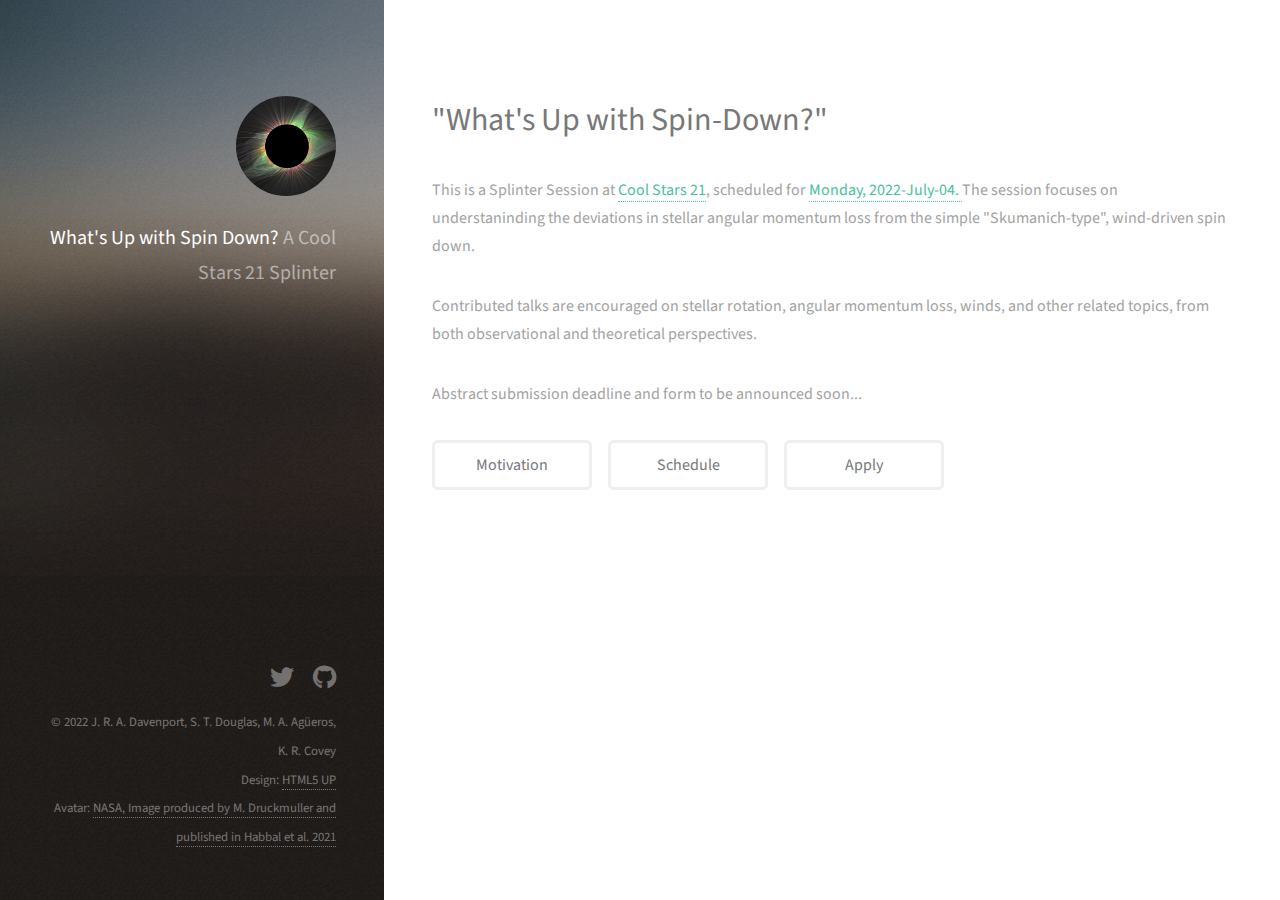
==== commit 22a34e7c: "add schedule and motivation and avatar image; remove unused material" ====
--- a/index.html
+++ b/index.html
@@ -16,7 +16,8 @@
 		<!-- Header -->
 			<header id="header">
 				<div class="inner">
-					<a href="#" class="image avatar"><img src="images/avatar.jpg" alt="" /></a>
+					<!-- <a href="#" class="image avatar"><img src="images/avatar.jpg" alt="" /></a> -->
+                    <a href="#" class="image avatar"><img src="images/avatar.png" alt="" /></a>
 					<h1><strong>What's Up with Spin Down?</strong> <br />
 					A Cool Stars 21 Splinter<br />
 					</h1>
@@ -31,20 +32,27 @@
 						<header class="major">
 							<h2>"What's Up with Spin-Down?" </h2>
 						</header>
-						<p>This is a Splinter Session at <a href="https://coolstars21.github.io">Cool Stars 21</a>, 
-							scheduled for <a href="https://coolstars21.github.io/splinters.html">Monday, 2022-July-04. </a> 
-							The session focuses on understaninding the deviations in stellar angular momentum 
+						<p>This is a Splinter Session at <a href="https://coolstars21.github.io">Cool Stars 21</a>,
+							scheduled for <a href="https://coolstars21.github.io/splinters.html">Monday, 2022-July-04. </a>
+							The session focuses on understaninding the deviations in stellar angular momentum
 							loss from the simple "Skumanich-type", wind-driven spin down.  </p>
 
-						<p>	Contributed talks are encouraged on stellar rotation, angular momentum loss, winds... 
+						<p>	Contributed talks are encouraged on stellar rotation, angular momentum loss, winds, and other related topics,
+                            from both observational and theoretical perspectives.
 						</p>
+
+                        <p>	Abstract submission deadline and form to be announced soon...
+						</p>
+
 						<ul class="actions">
-							<li><a href="#" class="button">Motivation</a></li>
+							<li><a href="motivation.html" class="button">Motivation</a></li>
+                            <li><a href="schedule.html" class="button">Schedule</a></li>
 							<li><a href="#" class="button">Apply</a></li>
 						</ul>
 					</section>
 
 				<!-- Two -->
+                <!--
 					<section id="two">
 						<h2>Recent Work</h2>
 						<div class="row">
@@ -82,7 +90,7 @@
 						<ul class="actions">
 							<li><a href="#" class="button">Full Portfolio</a></li>
 						</ul>
-					</section>
+					</section> -->
 
 				<!-- Three -->
 					<!-- <section id="three">
@@ -452,7 +460,9 @@
 						<!-- <li><a href="#" class="icon solid fa-envelope"><span class="label">Email</span></a></li> -->
 					</ul>
 					<ul class="copyright">
-						<li>&copy; Untitled</li><li>Design: <a href="http://html5up.net">HTML5 UP</a></li>
+						<li>&copy; 2022 J. R. A. Davenport, S. T. Douglas, M. A. Ag&#252;eros, K. R. Covey</li>
+                        <li>Design: <a href="http://html5up.net">HTML5 UP</a></li>
+                        <li>Avatar: <a href="https://www.nasa.gov/feature/goddard/2021/total-solar-eclipses-shine-light-solar-wind-ace">NASA, Image produced by M. Druckmuller and published in Habbal et al. 2021</a></li>
 					</ul>
 				</div>
 			</footer>
@@ -466,4 +476,4 @@
 			<script src="assets/js/main.js"></script>
 
 	</body>
-</html>+</html>
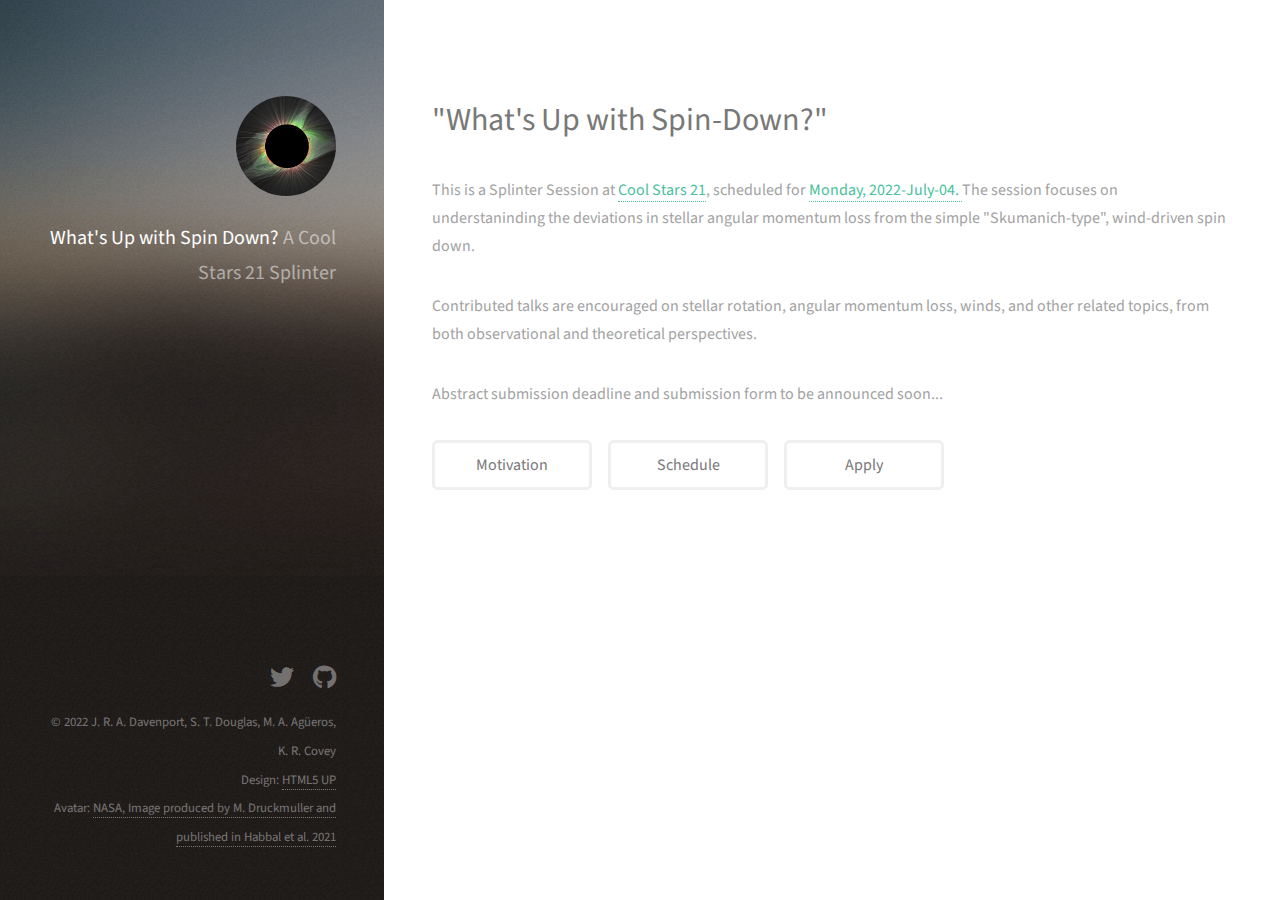
==== commit 99a8593e: "add link to google form" ====
--- a/index.html
+++ b/index.html
@@ -41,13 +41,13 @@
                             from both observational and theoretical perspectives.
 						</p>
 
-                        <p>	Abstract submission deadline and form to be announced soon...
+                        <p>	Abstract submission deadline and submission form to be announced soon...
 						</p>
 
 						<ul class="actions">
 							<li><a href="motivation.html" class="button">Motivation</a></li>
-                            <li><a href="schedule.html" class="button">Schedule</a></li>
-							<li><a href="#" class="button">Apply</a></li>
+              <li><a href="schedule.html" class="button">Schedule</a></li>
+							<li><a href="https://forms.gle/pEx6KfjAoV55SPoY7" class="button">Apply</a></li>
 						</ul>
 					</section>
 
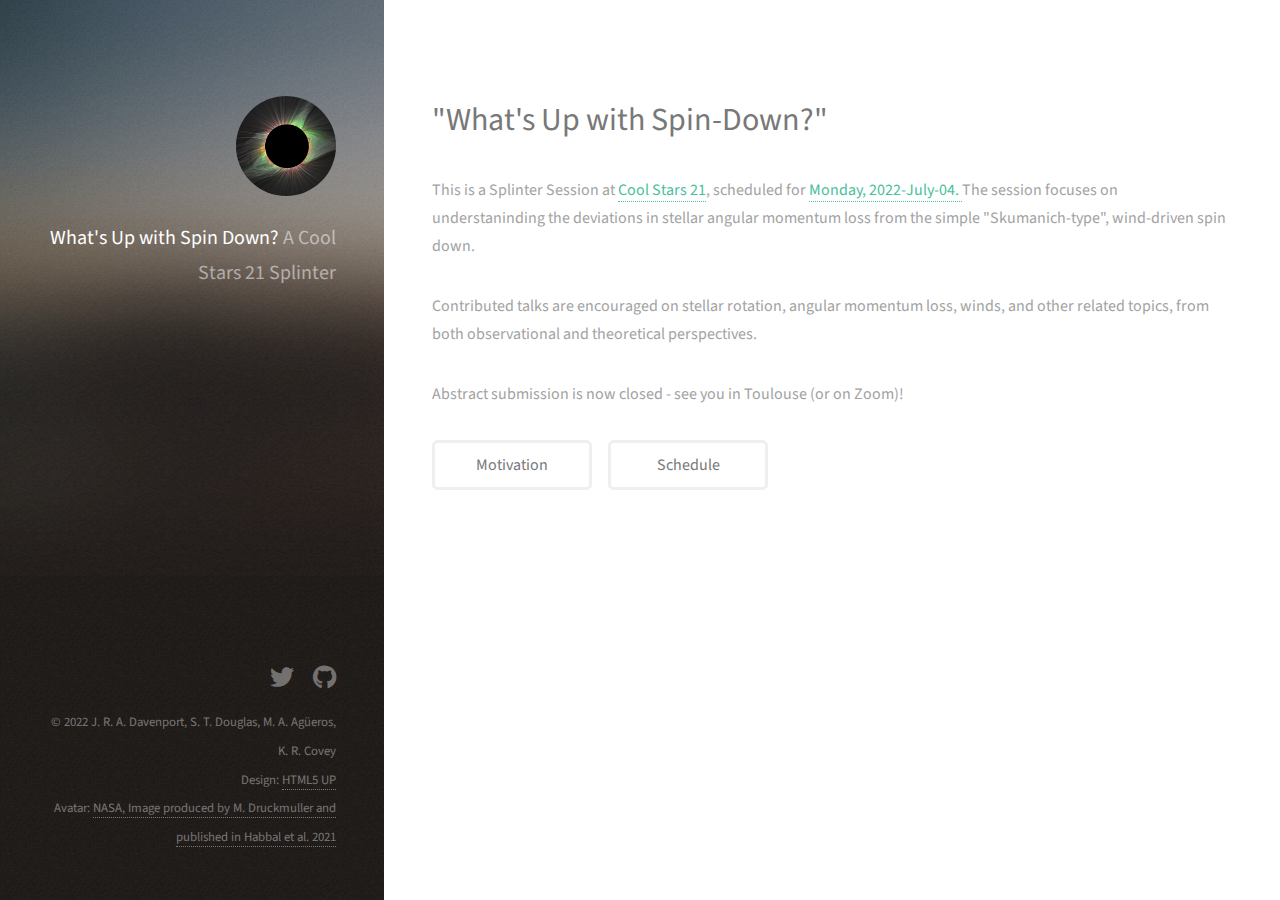
==== commit 447090b0: "add speaker schedule" ====
--- a/index.html
+++ b/index.html
@@ -41,13 +41,13 @@
                             from both observational and theoretical perspectives.
 						</p>
 
-                        <p>	Abstract submission deadline and submission form to be announced soon...
+                        <p>	Abstract submission is now closed - see you in Toulouse (or on Zoom)!
 						</p>
 
 						<ul class="actions">
 							<li><a href="motivation.html" class="button">Motivation</a></li>
               <li><a href="schedule.html" class="button">Schedule</a></li>
-							<li><a href="https://forms.gle/pEx6KfjAoV55SPoY7" class="button">Apply</a></li>
+							<!-- <li><a href="https://forms.gle/pEx6KfjAoV55SPoY7" class="button">Apply</a></li> -->
 						</ul>
 					</section>
 
